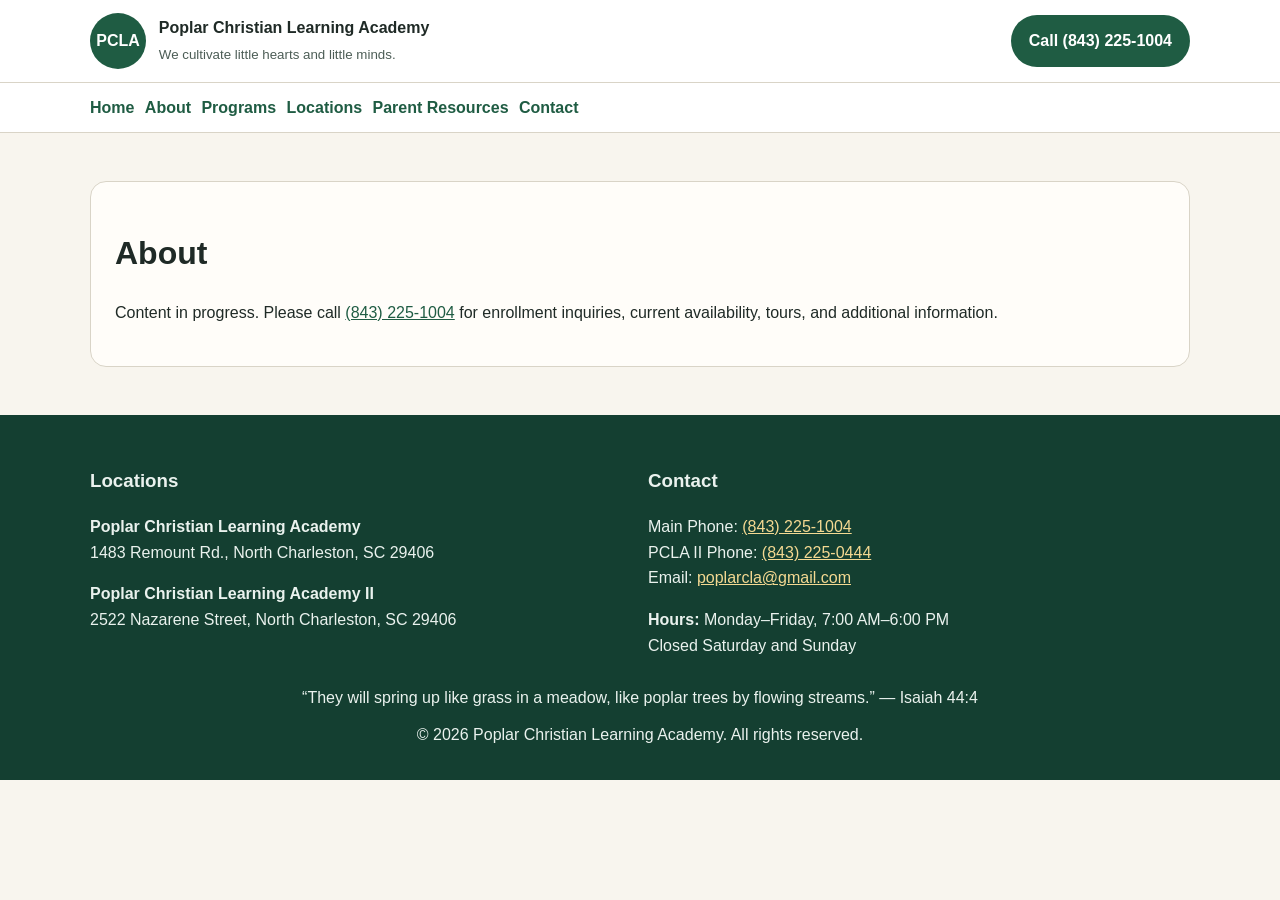
==== about.html @ 5ad29a90 "Build initial static PCLA site shell and homepage" ====
<!DOCTYPE html>
<html lang="en">
<head>
  <meta charset="UTF-8" />
  <meta name="viewport" content="width=device-width, initial-scale=1.0" />
  <meta name="description" content="Poplar Christian Learning Academy information page." />
  <title>Poplar Christian Learning Academy | About</title>
  <link rel="stylesheet" href="assets/css/styles.css" />
</head>
<body>
  <a class="skip-link" href="#main-content">Skip to main content</a>
  <header class="site-header">
    <div class="container header-top">
      <a class="brand" href="index.html" aria-label="Poplar Christian Learning Academy Home">
        <img src="assets/images/logo/poplar_cla.png" alt="Poplar Christian Learning Academy logo" class="brand-logo" onerror="this.style.display='none'; this.nextElementSibling.style.display='grid';" />
        <span class="brand-fallback" aria-hidden="true">PCLA</span>
        <span class="brand-text"><strong>Poplar Christian Learning Academy</strong><small>We cultivate little hearts and little minds.</small></span>
      </a>
      <a class="btn btn-call desktop-call" href="tel:+18432251004">Call (843) 225-1004</a>
      <button class="menu-toggle" id="menu-toggle" aria-expanded="false" aria-controls="primary-nav" aria-label="Toggle navigation menu"><span></span><span></span><span></span></button>
    </div>
    <nav class="site-nav" id="primary-nav" aria-label="Main navigation">
      <div class="container nav-inner">
        <a href="index.html">Home</a><a href="about.html">About</a><a href="programs.html">Programs</a><a href="locations.html">Locations</a><a href="parent-resources.html">Parent Resources</a><a href="contact.html">Contact</a>
        <a class="btn btn-call mobile-call" href="tel:+18432251004">Call (843) 225-1004</a>
      </div>
    </nav>
  </header>
  <main id="main-content" class="section">
    <div class="container card">
      <h1>About</h1>
      <p>Content in progress. Please call <a href="tel:+18432251004">(843) 225-1004</a> for enrollment inquiries, current availability, tours, and additional information.</p>
    </div>
  </main>
  <footer class="site-footer">
    <div class="container footer-grid">
      <div><h3>Locations</h3><p><strong>Poplar Christian Learning Academy</strong><br />1483 Remount Rd., North Charleston, SC 29406</p><p><strong>Poplar Christian Learning Academy II</strong><br />2522 Nazarene Street, North Charleston, SC 29406</p></div>
      <div><h3>Contact</h3><p>Main Phone: <a href="tel:+18432251004">(843) 225-1004</a><br />PCLA II Phone: <a href="tel:+18432250444">(843) 225-0444</a><br />Email: <a href="mailto:poplarcla@gmail.com">poplarcla@gmail.com</a></p><p><strong>Hours:</strong> Monday–Friday, 7:00 AM–6:00 PM<br />Closed Saturday and Sunday</p></div>
    </div>
    <p class="scripture">“They will spring up like grass in a meadow, like poplar trees by flowing streams.” — Isaiah 44:4</p>
    <p class="copyright">© 2026 Poplar Christian Learning Academy. All rights reserved.</p>
  </footer>
  <script src="assets/js/main.js"></script>
</body>
</html>
---- assets/css/styles.css ----
:root {
  --bg: #f8f5ee;
  --surface: #fffdf9;
  --text: #1f2a26;
  --primary: #1f5c43;
  --secondary: #3f7d7a;
  --accent: #c9a454;
  --border: #d9d4c7;
}
* { box-sizing: border-box; }
body {
  margin: 0;
  font-family: Arial, Helvetica, sans-serif;
  color: var(--text);
  background: var(--bg);
  line-height: 1.6;
}
a { color: var(--primary); }
.container { width: min(1100px, 92%); margin: 0 auto; }
.section { padding: 3rem 0; }
.alt { background: #f1f8f6; }
.card {
  background: var(--surface);
  border: 1px solid var(--border);
  border-radius: 1rem;
  padding: 1.5rem;
}
.site-header { background: #fff; border-bottom: 1px solid var(--border); position: sticky; top: 0; z-index: 5; }
.header-top { display: flex; align-items: center; gap: 1rem; padding: 0.8rem 0; }
.brand { display: flex; align-items: center; gap: 0.8rem; color: inherit; text-decoration: none; }
.brand-logo { width: 56px; height: 56px; object-fit: contain; border-radius: 50%; background: #fff; }
.brand-fallback { display: none; place-items: center; width: 56px; height: 56px; border-radius: 50%; background: var(--primary); color: #fff; font-weight: 700; }
.brand-text strong { display: block; font-size: 1rem; }
.brand-text small { color: #4c5d56; }
.menu-toggle { margin-left: auto; border: 1px solid var(--border); background: #fff; border-radius: .5rem; padding: .45rem; display: grid; gap: 4px; }
.menu-toggle span { width: 24px; height: 2px; background: var(--text); display: block; }
.site-nav { display: none; border-top: 1px solid var(--border); }
.site-nav.open { display: block; }
.nav-inner { display: flex; flex-direction: column; padding: .7rem 0 1rem; gap: .65rem; }
.nav-inner a { text-decoration: none; font-weight: 600; }
.btn { display: inline-block; text-decoration: none; border-radius: 999px; padding: .7rem 1rem; font-weight: 700; border: 2px solid transparent; }
.btn-primary, .btn-call { background: var(--primary); color: #fff; }
.btn-secondary { background: #fff; border-color: var(--secondary); color: var(--secondary); }
.mobile-call { text-align: center; }
.desktop-call { display: none; margin-left: auto; }
.hero { background: linear-gradient(140deg, #edf6f3, #faf6ea); }
.hero h1 { font-size: clamp(1.8rem, 4vw, 2.6rem); line-height: 1.2; }
.hero-actions { display: flex; flex-wrap: wrap; gap: .8rem; margin: 1rem 0; }
.hero-phone { font-weight: 700; }
.grid { display: grid; gap: 1rem; }
.footer-grid { display: grid; gap: 1rem; }
.site-footer { background: #143f31; color: #eaf2ee; padding: 2rem 0; }
.site-footer a { color: #f4d992; }
.scripture, .copyright { text-align: center; margin: .7rem auto 0; width: min(1000px, 92%); }
.skip-link { position: absolute; left: -999px; }
.skip-link:focus { left: 1rem; top: 1rem; background: #fff; padding: .5rem; z-index: 10; }

@media (min-width: 800px) {
  .menu-toggle, .mobile-call { display: none; }
  .desktop-call { display: inline-block; }
  .site-nav { display: block; }
  .nav-inner { flex-direction: row; align-items: center; padding: .75rem 0; }
  .nav-inner a:last-child { margin-left: auto; }
  .cards-3 { grid-template-columns: repeat(3, 1fr); }
  .cards-2, .footer-grid { grid-template-columns: repeat(2, 1fr); }
}
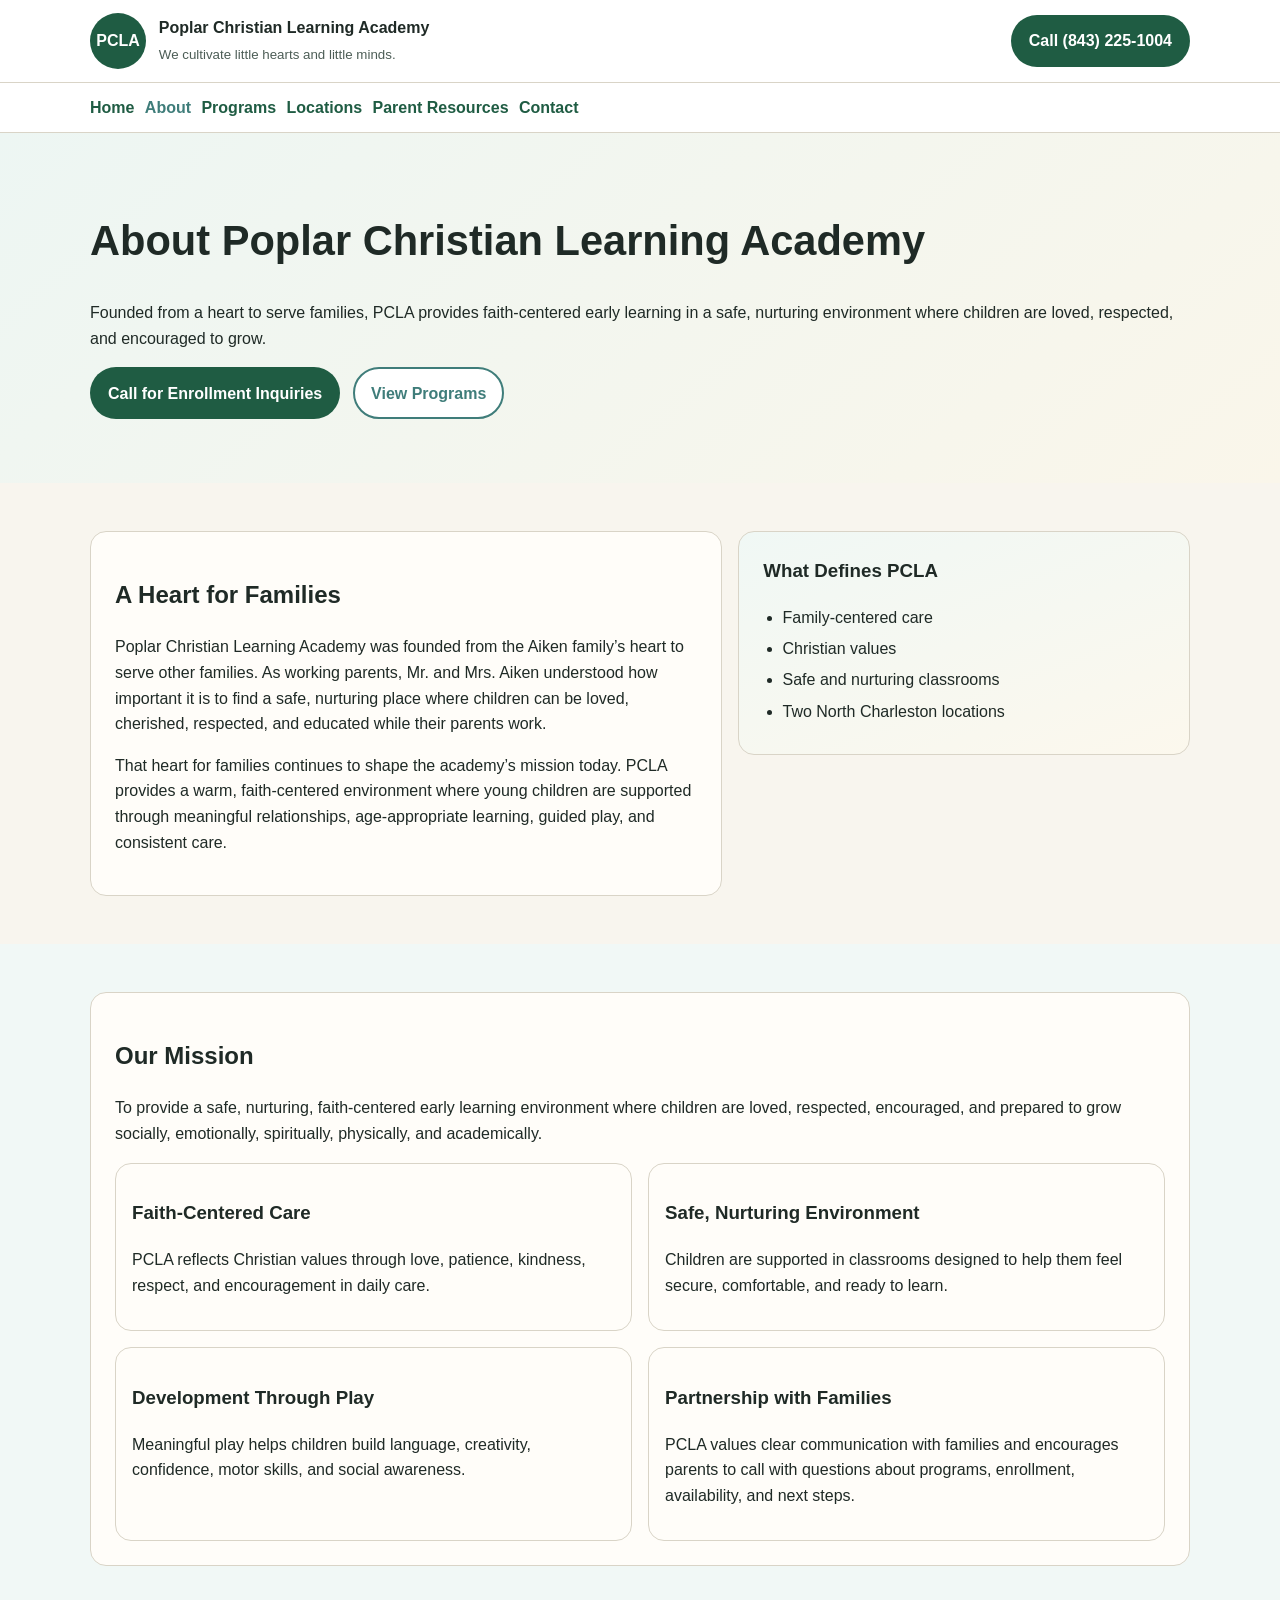
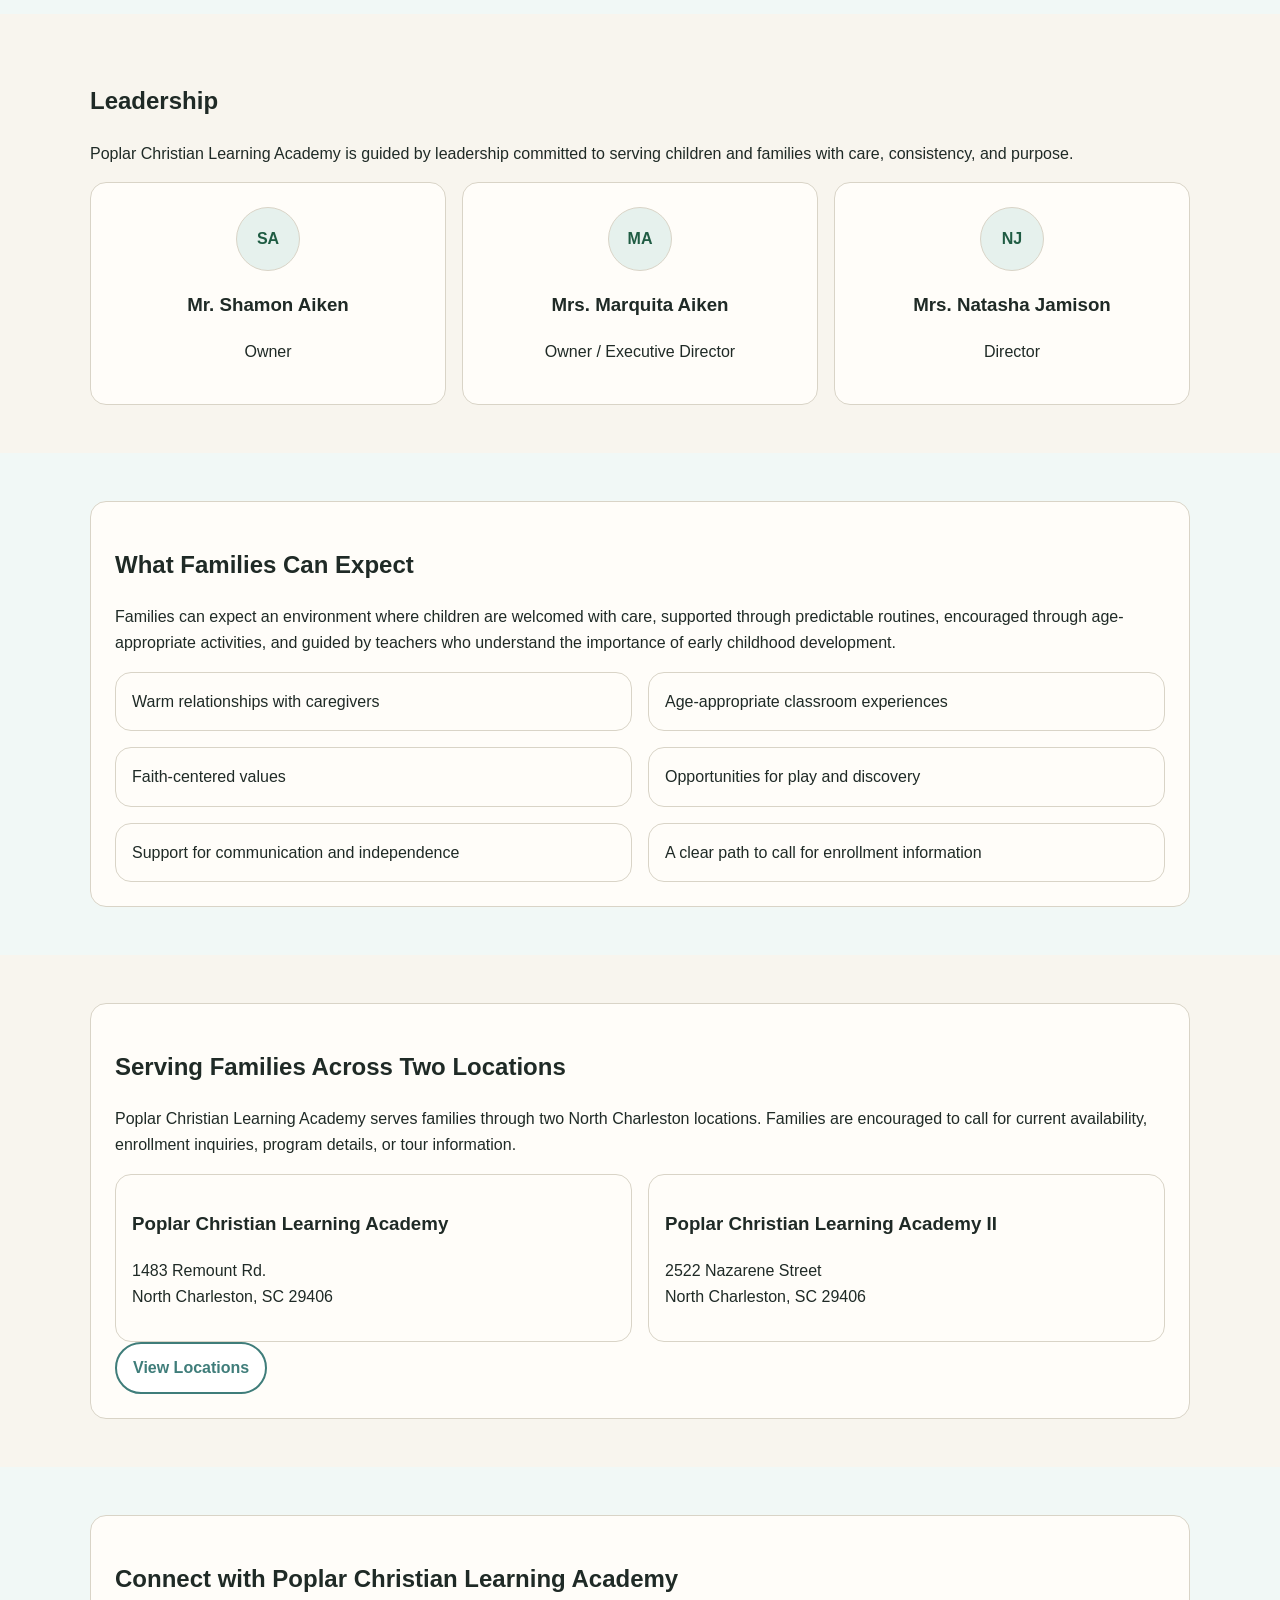
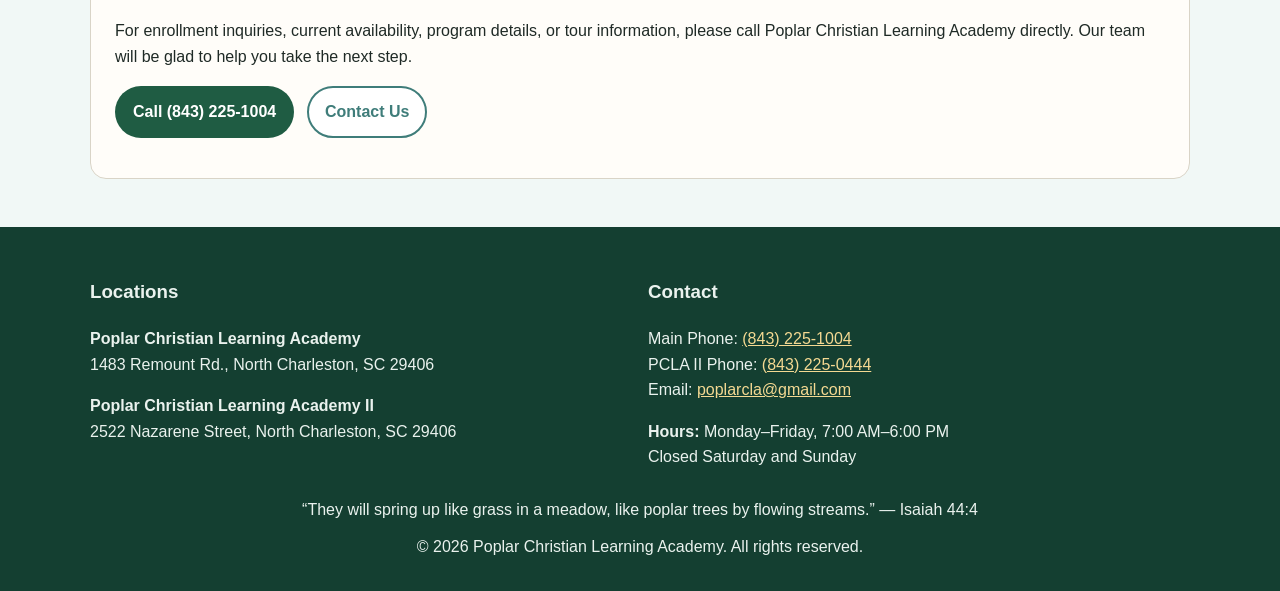
==== commit 6e6ab699: "Implement polished About page and update project status" ====
--- a/about.html
+++ b/about.html
@@ -3,7 +3,7 @@
 <head>
   <meta charset="UTF-8" />
   <meta name="viewport" content="width=device-width, initial-scale=1.0" />
-  <meta name="description" content="Poplar Christian Learning Academy information page." />
+  <meta name="description" content="Learn about Poplar Christian Learning Academy's family-centered story, mission, leadership, and faith-centered early learning environment." />
   <title>Poplar Christian Learning Academy | About</title>
   <link rel="stylesheet" href="assets/css/styles.css" />
 </head>
@@ -21,17 +21,139 @@
     </div>
     <nav class="site-nav" id="primary-nav" aria-label="Main navigation">
       <div class="container nav-inner">
-        <a href="index.html">Home</a><a href="about.html">About</a><a href="programs.html">Programs</a><a href="locations.html">Locations</a><a href="parent-resources.html">Parent Resources</a><a href="contact.html">Contact</a>
+        <a href="index.html">Home</a><a href="about.html" aria-current="page">About</a><a href="programs.html">Programs</a><a href="locations.html">Locations</a><a href="parent-resources.html">Parent Resources</a><a href="contact.html">Contact</a>
         <a class="btn btn-call mobile-call" href="tel:+18432251004">Call (843) 225-1004</a>
       </div>
     </nav>
   </header>
-  <main id="main-content" class="section">
-    <div class="container card">
-      <h1>About</h1>
-      <p>Content in progress. Please call <a href="tel:+18432251004">(843) 225-1004</a> for enrollment inquiries, current availability, tours, and additional information.</p>
-    </div>
+
+  <main id="main-content">
+    <section class="section hero">
+      <div class="container">
+        <h1>About Poplar Christian Learning Academy</h1>
+        <p>Founded from a heart to serve families, PCLA provides faith-centered early learning in a safe, nurturing environment where children are loved, respected, and encouraged to grow.</p>
+        <div class="hero-actions">
+          <a class="btn btn-primary" href="tel:+18432251004">Call for Enrollment Inquiries</a>
+          <a class="btn btn-secondary" href="programs.html">View Programs</a>
+        </div>
+      </div>
+    </section>
+
+    <section class="section">
+      <div class="container about-story-grid">
+        <article class="card">
+          <h2>A Heart for Families</h2>
+          <p>Poplar Christian Learning Academy was founded from the Aiken family’s heart to serve other families. As working parents, Mr. and Mrs. Aiken understood how important it is to find a safe, nurturing place where children can be loved, cherished, respected, and educated while their parents work.</p>
+          <p>That heart for families continues to shape the academy’s mission today. PCLA provides a warm, faith-centered environment where young children are supported through meaningful relationships, age-appropriate learning, guided play, and consistent care.</p>
+        </article>
+        <aside class="card about-highlight" aria-label="PCLA highlights">
+          <h3>What Defines PCLA</h3>
+          <ul>
+            <li>Family-centered care</li>
+            <li>Christian values</li>
+            <li>Safe and nurturing classrooms</li>
+            <li>Two North Charleston locations</li>
+          </ul>
+        </aside>
+      </div>
+    </section>
+
+    <section class="section alt">
+      <div class="container">
+        <div class="card">
+          <h2>Our Mission</h2>
+          <p>To provide a safe, nurturing, faith-centered early learning environment where children are loved, respected, encouraged, and prepared to grow socially, emotionally, spiritually, physically, and academically.</p>
+          <div class="grid cards-2 about-values-grid">
+            <article class="card mini-card">
+              <h3>Faith-Centered Care</h3>
+              <p>PCLA reflects Christian values through love, patience, kindness, respect, and encouragement in daily care.</p>
+            </article>
+            <article class="card mini-card">
+              <h3>Safe, Nurturing Environment</h3>
+              <p>Children are supported in classrooms designed to help them feel secure, comfortable, and ready to learn.</p>
+            </article>
+            <article class="card mini-card">
+              <h3>Development Through Play</h3>
+              <p>Meaningful play helps children build language, creativity, confidence, motor skills, and social awareness.</p>
+            </article>
+            <article class="card mini-card">
+              <h3>Partnership with Families</h3>
+              <p>PCLA values clear communication with families and encourages parents to call with questions about programs, enrollment, availability, and next steps.</p>
+            </article>
+          </div>
+        </div>
+      </div>
+    </section>
+
+    <section class="section">
+      <div class="container">
+        <h2>Leadership</h2>
+        <p>Poplar Christian Learning Academy is guided by leadership committed to serving children and families with care, consistency, and purpose.</p>
+        <div class="grid cards-3 about-leadership-grid">
+          <article class="card about-leader-card">
+            <div class="leader-initials" aria-hidden="true">SA</div>
+            <h3>Mr. Shamon Aiken</h3>
+            <p>Owner</p>
+          </article>
+          <article class="card about-leader-card">
+            <div class="leader-initials" aria-hidden="true">MA</div>
+            <h3>Mrs. Marquita Aiken</h3>
+            <p>Owner / Executive Director</p>
+          </article>
+          <article class="card about-leader-card">
+            <div class="leader-initials" aria-hidden="true">NJ</div>
+            <h3>Mrs. Natasha Jamison</h3>
+            <p>Director</p>
+          </article>
+        </div>
+      </div>
+    </section>
+
+    <section class="section alt">
+      <div class="container card">
+        <h2>What Families Can Expect</h2>
+        <p>Families can expect an environment where children are welcomed with care, supported through predictable routines, encouraged through age-appropriate activities, and guided by teachers who understand the importance of early childhood development.</p>
+        <div class="grid cards-2 about-expect-grid">
+          <div class="card mini-card">Warm relationships with caregivers</div>
+          <div class="card mini-card">Age-appropriate classroom experiences</div>
+          <div class="card mini-card">Faith-centered values</div>
+          <div class="card mini-card">Opportunities for play and discovery</div>
+          <div class="card mini-card">Support for communication and independence</div>
+          <div class="card mini-card">A clear path to call for enrollment information</div>
+        </div>
+      </div>
+    </section>
+
+    <section class="section">
+      <div class="container card">
+        <h2>Serving Families Across Two Locations</h2>
+        <p>Poplar Christian Learning Academy serves families through two North Charleston locations. Families are encouraged to call for current availability, enrollment inquiries, program details, or tour information.</p>
+        <div class="grid cards-2 about-location-grid">
+          <article class="card mini-card">
+            <h3>Poplar Christian Learning Academy</h3>
+            <p>1483 Remount Rd.<br />North Charleston, SC 29406</p>
+          </article>
+          <article class="card mini-card">
+            <h3>Poplar Christian Learning Academy II</h3>
+            <p>2522 Nazarene Street<br />North Charleston, SC 29406</p>
+          </article>
+        </div>
+        <a class="btn btn-secondary" href="locations.html">View Locations</a>
+      </div>
+    </section>
+
+    <section class="section alt">
+      <div class="container card enrollment-cta">
+        <h2>Connect with Poplar Christian Learning Academy</h2>
+        <p>For enrollment inquiries, current availability, program details, or tour information, please call Poplar Christian Learning Academy directly. Our team will be glad to help you take the next step.</p>
+        <div class="hero-actions">
+          <a class="btn btn-primary" href="tel:+18432251004">Call (843) 225-1004</a>
+          <a class="btn btn-secondary" href="contact.html">Contact Us</a>
+        </div>
+      </div>
+    </section>
   </main>
+
   <footer class="site-footer">
     <div class="container footer-grid">
       <div><h3>Locations</h3><p><strong>Poplar Christian Learning Academy</strong><br />1483 Remount Rd., North Charleston, SC 29406</p><p><strong>Poplar Christian Learning Academy II</strong><br />2522 Nazarene Street, North Charleston, SC 29406</p></div>
@@ -40,6 +162,7 @@
     <p class="scripture">“They will spring up like grass in a meadow, like poplar trees by flowing streams.” — Isaiah 44:4</p>
     <p class="copyright">© 2026 Poplar Christian Learning Academy. All rights reserved.</p>
   </footer>
+
   <script src="assets/js/main.js"></script>
 </body>
 </html>
--- a/assets/css/styles.css
+++ b/assets/css/styles.css
@@ -64,3 +64,163 @@
   .cards-3 { grid-template-columns: repeat(3, 1fr); }
   .cards-2, .footer-grid { grid-template-columns: repeat(2, 1fr); }
 }
+
+.nav-inner a[aria-current="page"] {
+  color: var(--secondary);
+}
+
+.programs-stack {
+  display: grid;
+  gap: 1.2rem;
+}
+
+.program-card {
+  padding: 1.4rem;
+}
+
+.program-head {
+  display: flex;
+  flex-wrap: wrap;
+  justify-content: space-between;
+  gap: 0.6rem;
+  align-items: center;
+}
+
+.age-badge {
+  display: inline-block;
+  border: 1px solid var(--border);
+  background: #f6f3ea;
+  color: var(--primary);
+  border-radius: 999px;
+  padding: 0.3rem 0.8rem;
+  font-size: 0.9rem;
+  font-weight: 700;
+}
+
+.program-lists h3 {
+  margin-bottom: 0.35rem;
+}
+
+.program-lists ul {
+  margin: 0;
+  padding-left: 1.1rem;
+}
+
+.program-lists li {
+  margin-bottom: 0.3rem;
+}
+
+.program-benefits {
+  margin-top: 1rem;
+}
+
+.mini-card {
+  padding: 1rem;
+}
+
+.enrollment-cta {
+  text-align: left;
+}
+
+.locations-grid {
+  align-items: stretch;
+}
+
+.location-card {
+  display: flex;
+  flex-direction: column;
+  gap: 0.5rem;
+}
+
+.location-address {
+  margin: 0;
+}
+
+.location-actions {
+  display: flex;
+  flex-wrap: wrap;
+  gap: 0.7rem;
+  margin-top: 0.4rem;
+}
+
+.locations-note {
+  margin-top: 1rem;
+  font-weight: 700;
+}
+
+.hours-grid {
+  display: grid;
+  gap: 1rem;
+  margin-bottom: 1rem;
+}
+
+.hours-grid h3 {
+  margin-bottom: 0.2rem;
+}
+
+.hours-grid p {
+  margin: 0;
+}
+
+.contact-guidance-grid {
+  margin-top: 1rem;
+}
+
+@media (min-width: 800px) {
+  .hours-grid {
+    grid-template-columns: repeat(2, 1fr);
+  }
+}
+
+.about-story-grid {
+  display: grid;
+  gap: 1rem;
+  align-items: start;
+}
+
+.about-highlight {
+  background: linear-gradient(160deg, #f0f8f5, #fcf8ed);
+}
+
+.about-highlight h3 {
+  margin-top: 0;
+}
+
+.about-highlight ul {
+  margin: 0;
+  padding-left: 1.2rem;
+}
+
+.about-highlight li {
+  margin-bottom: 0.35rem;
+}
+
+.about-values-grid,
+.about-expect-grid,
+.about-location-grid,
+.about-leadership-grid {
+  margin-top: 1rem;
+}
+
+.about-leader-card {
+  text-align: center;
+}
+
+.leader-initials {
+  width: 64px;
+  height: 64px;
+  border-radius: 50%;
+  display: grid;
+  place-items: center;
+  margin: 0 auto 0.8rem;
+  background: #e6f1ed;
+  border: 1px solid var(--border);
+  color: var(--primary);
+  font-weight: 700;
+}
+
+@media (min-width: 800px) {
+  .about-story-grid {
+    grid-template-columns: 1.4fr 1fr;
+  }
+}
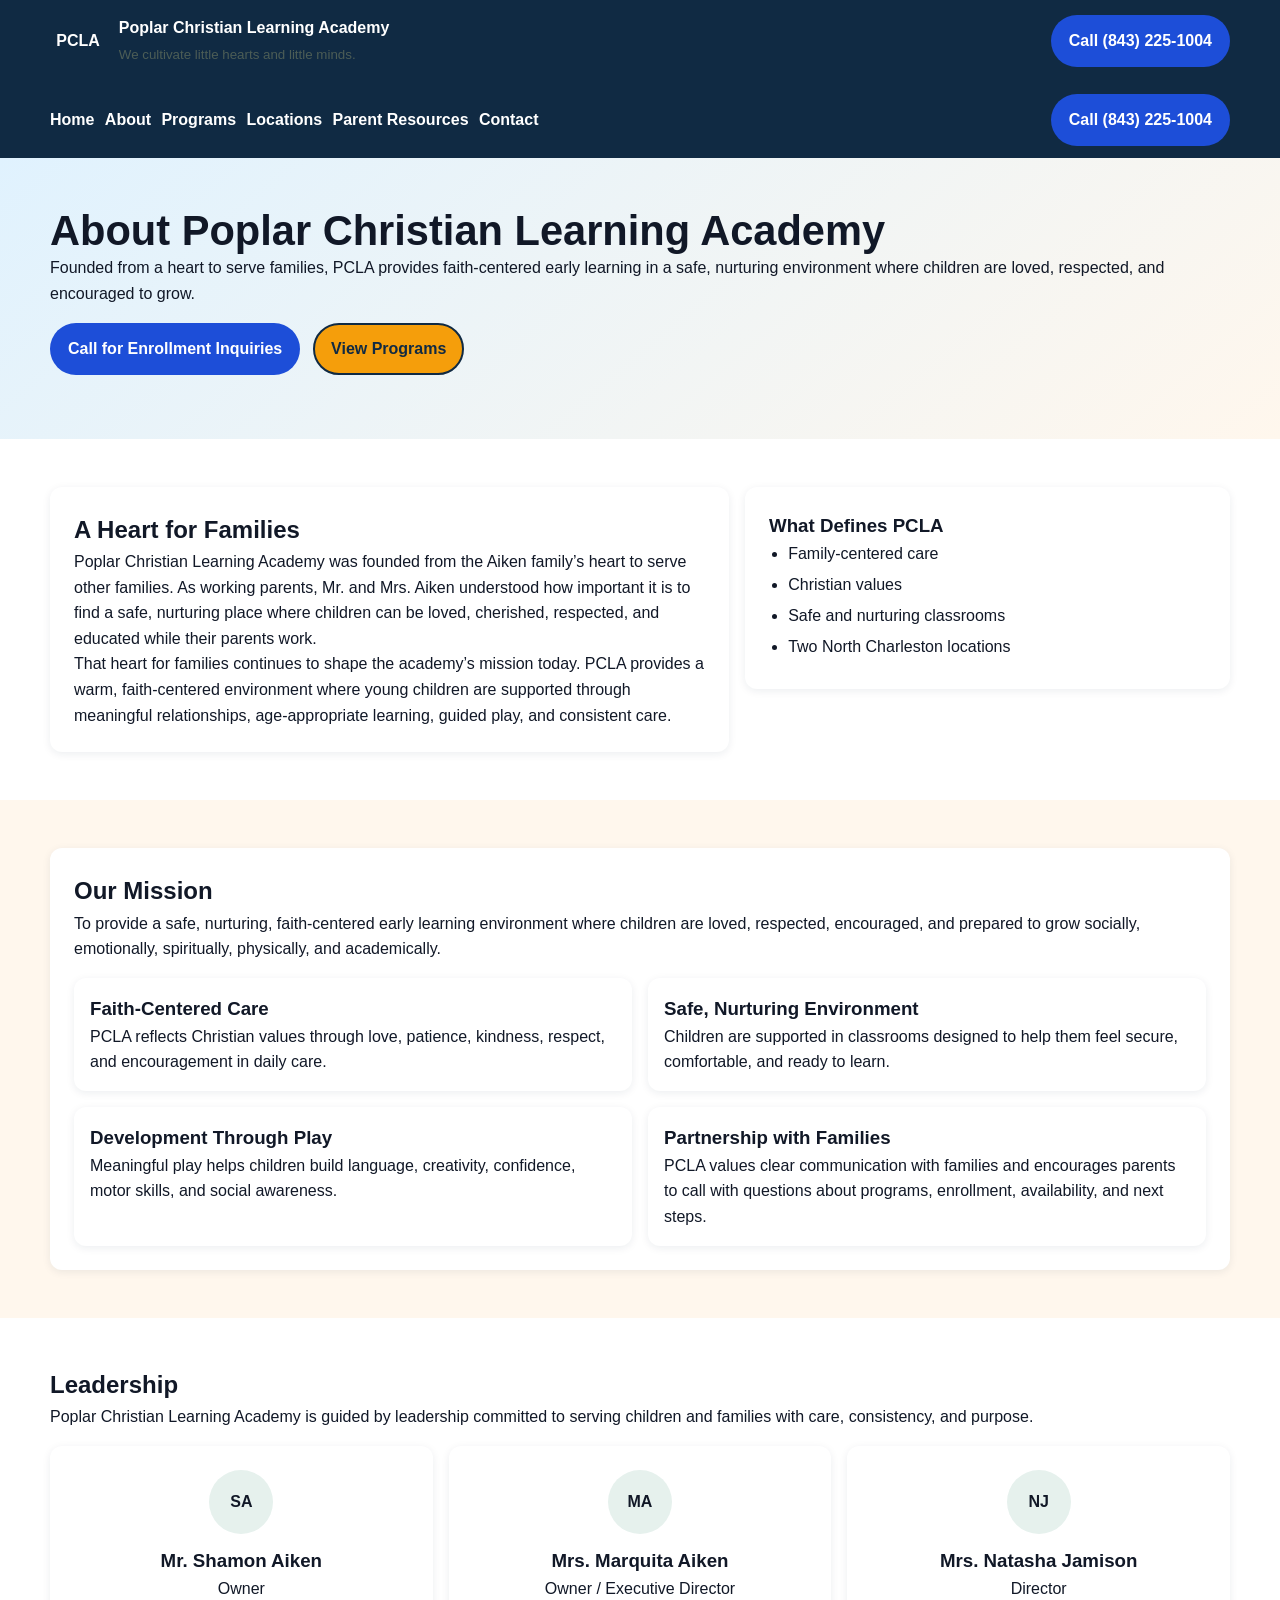
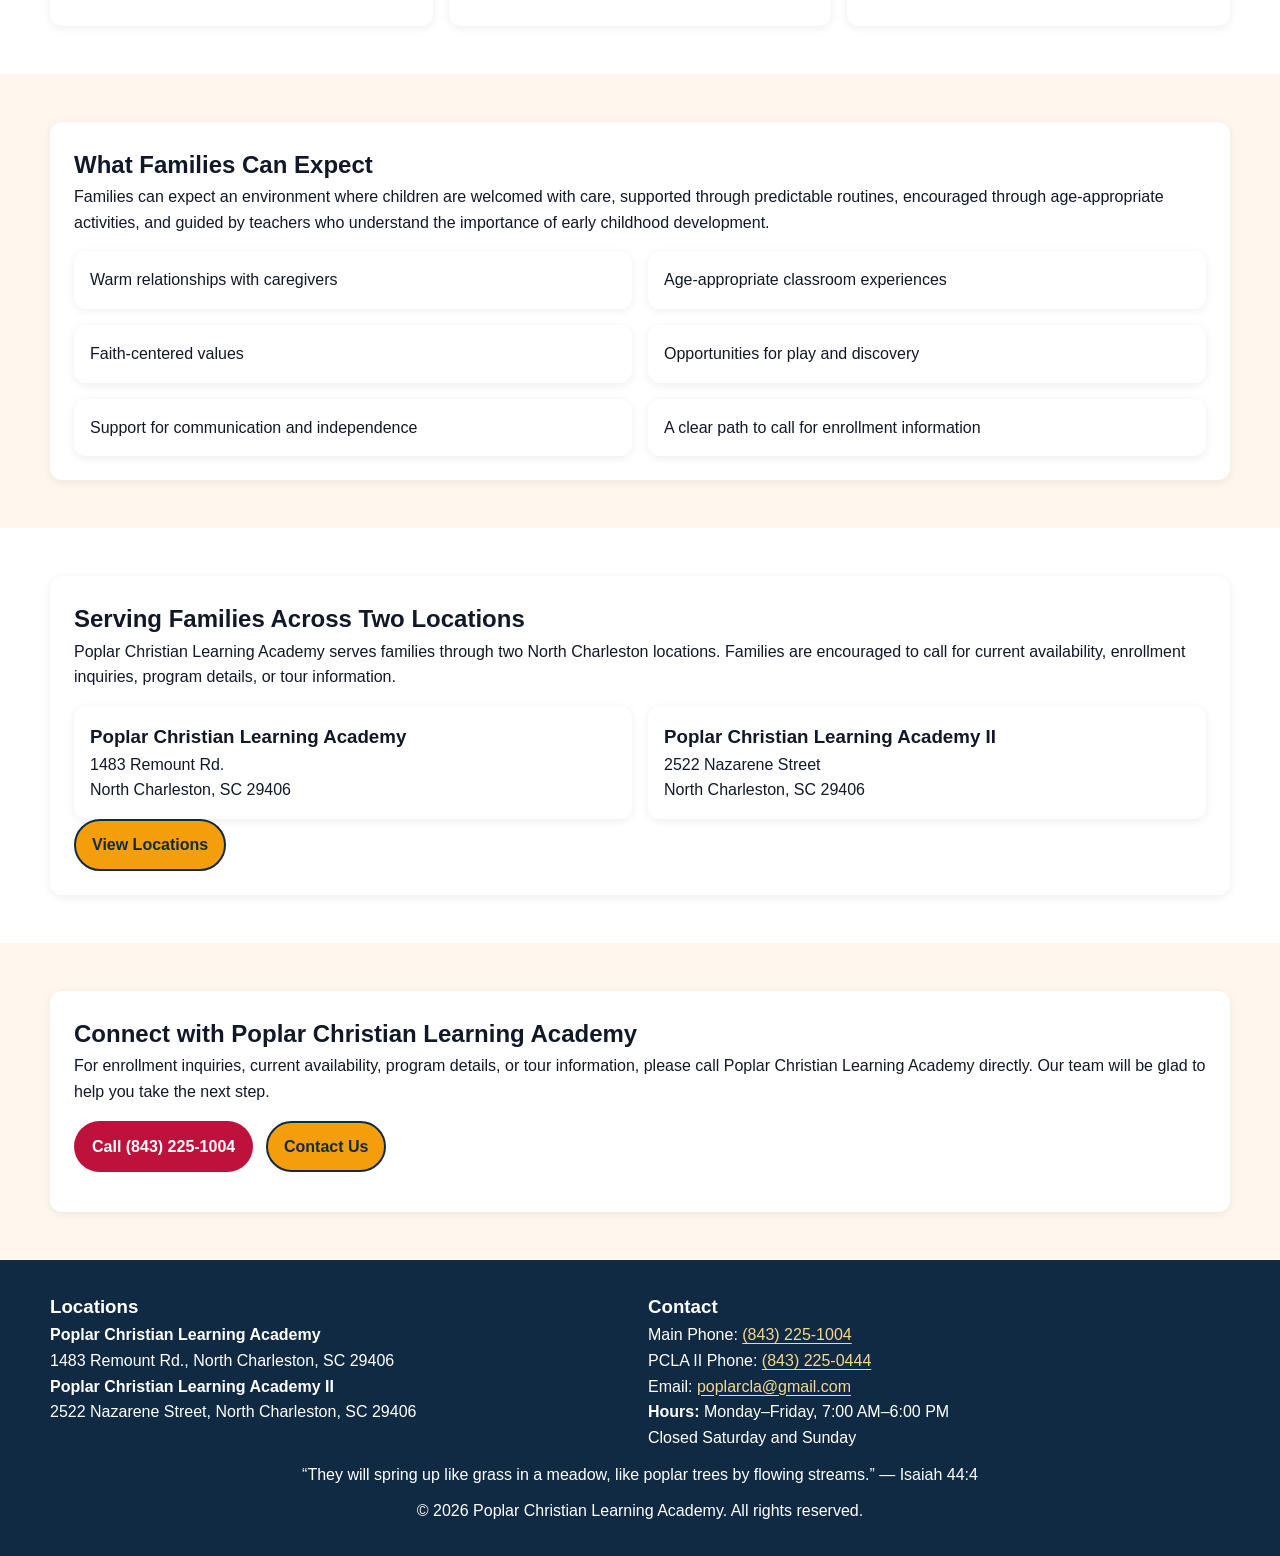
==== commit fbf97d69: "Rebuild static site structure and add accessibility documentation" ====
--- a/about.html
+++ b/about.html
@@ -5,6 +5,9 @@
   <meta name="viewport" content="width=device-width, initial-scale=1.0" />
   <meta name="description" content="Learn about Poplar Christian Learning Academy's family-centered story, mission, leadership, and faith-centered early learning environment." />
   <title>Poplar Christian Learning Academy | About</title>
+  <meta property="og:title" content="Poplar Christian Learning Academy | About" />
+  <meta property="og:description" content="Learn about Poplar Christian Learning Academy's family-centered story, mission, leadership, and faith-centered early learning environment." />
+  <link rel="stylesheet" href="assets/css/reset.css" />
   <link rel="stylesheet" href="assets/css/styles.css" />
 </head>
 <body>
--- a/assets/css/styles.css
+++ b/assets/css/styles.css
@@ -1,11 +1,6 @@
+
 :root {
-  --bg: #f8f5ee;
-  --surface: #fffdf9;
-  --text: #1f2a26;
-  --primary: #1f5c43;
-  --secondary: #3f7d7a;
-  --accent: #c9a454;
-  --border: #d9d4c7;
+  --color-navy: #102A43;--color-blue: #1D4ED8;--color-blue-dark: #1E40AF;--color-gold: #F59E0B;--color-gold-light: #FBBF24;--color-rose: #BE123C;--color-rose-dark: #9F1239;--color-emerald: #047857;--color-sky: #E0F2FE;--color-cream: #FFF7ED;--color-white: #FFFFFF;--color-text: #111827;--color-muted: #475569;--radius-sm: 0.375rem;--radius-md: 0.75rem;--radius-lg: 1.25rem;--shadow-sm: 0 2px 8px rgba(16, 42, 67, 0.08);--shadow-md: 0 8px 24px rgba(16, 42, 67, 0.14);--shadow-lg: 0 16px 40px rgba(16, 42, 67, 0.18);--transition-fast: 160ms ease;--transition-medium: 260ms ease;--container-max: 1180px;
 }
 * { box-sizing: border-box; }
 body {
@@ -224,3 +219,208 @@
     grid-template-columns: 1.4fr 1fr;
   }
 }
+
+.resources-grid {
+  align-items: stretch;
+}
+
+.resource-card {
+  display: flex;
+  flex-direction: column;
+  gap: 0.7rem;
+}
+
+.resource-card .btn {
+  margin-top: auto;
+  width: fit-content;
+}
+
+.prep-checklist {
+  margin: 1rem 0 0;
+  padding: 0;
+  list-style: none;
+  display: grid;
+  gap: 0.7rem;
+}
+
+.prep-checklist li {
+  background: #f6f3ea;
+  border: 1px solid var(--border);
+  border-radius: 0.7rem;
+  padding: 0.7rem 0.85rem;
+}
+
+.faq-list {
+  margin: 1rem 0 0;
+  display: grid;
+  gap: 0.8rem;
+}
+
+.faq-item {
+  border: 1px solid var(--border);
+  background: #fff;
+  border-radius: 0.8rem;
+  padding: 0.9rem 1rem;
+}
+
+.faq-item dt {
+  font-weight: 700;
+}
+
+.faq-item dd {
+  margin: 0.45rem 0 0;
+}
+
+.resource-note {
+  background: linear-gradient(160deg, #f0f8f5, #fcf8ed);
+}
+
+.contact-options-grid {
+  align-items: stretch;
+}
+
+.contact-option-card {
+  display: flex;
+  flex-direction: column;
+  gap: 0.7rem;
+}
+
+.contact-option-card .btn {
+  margin-top: auto;
+  width: fit-content;
+}
+
+.contact-callout {
+  background: #f6f3ea;
+  border: 1px solid var(--border);
+  border-radius: 0.8rem;
+  padding: 0.75rem 0.9rem;
+}
+
+.contact-form {
+  margin-top: 1rem;
+}
+
+.form-grid {
+  display: grid;
+  gap: 1rem;
+  margin-bottom: 1rem;
+}
+
+.form-field {
+  display: grid;
+  gap: 0.35rem;
+}
+
+.form-field label,
+.children-fieldset legend {
+  font-weight: 700;
+}
+
+.form-field input,
+.form-field select,
+.form-field textarea,
+.children-fields input {
+  width: 100%;
+  border: 1px solid var(--border);
+  border-radius: 0.55rem;
+  background: #fff;
+  color: var(--text);
+  padding: 0.6rem 0.7rem;
+  font: inherit;
+}
+
+.form-field textarea {
+  resize: vertical;
+  min-height: 130px;
+}
+
+.form-field input:focus,
+.form-field select:focus,
+.form-field textarea:focus,
+.children-fields input:focus {
+  outline: 3px solid #cfe5df;
+  outline-offset: 1px;
+  border-color: var(--secondary);
+}
+
+.children-fieldset {
+  border: 1px solid var(--border);
+  border-radius: 0.8rem;
+  padding: 0.8rem;
+  margin: 0 0 1rem;
+}
+
+.field-help {
+  margin: 0 0 0.8rem;
+  color: #44544f;
+}
+
+.children-fields {
+  display: grid;
+  gap: 0.7rem;
+}
+
+.child-fields-row {
+  display: grid;
+  gap: 0.7rem;
+  padding: 0.7rem;
+  border: 1px solid var(--border);
+  border-radius: 0.7rem;
+  background: #fff;
+}
+
+.form-message {
+  display: none;
+  margin-bottom: 1rem;
+  border-radius: 0.8rem;
+  padding: 0.75rem 0.9rem;
+  border: 1px solid transparent;
+}
+
+.form-message.is-success,
+.form-message.is-error {
+  display: block;
+}
+
+.form-message.is-success {
+  background: #e9f6ef;
+  border-color: #a8d7bc;
+}
+
+.form-message.is-error {
+  background: #fceaea;
+  border-color: #e5b2b2;
+}
+
+@media (min-width: 800px) {
+  .form-grid {
+    grid-template-columns: repeat(2, 1fr);
+  }
+
+  .child-fields-row {
+    grid-template-columns: repeat(2, 1fr);
+  }
+}
+
+
+.container{width:min(100% - 2rem,var(--container-max));}
+body{color:var(--color-text);background:var(--color-white);}
+.site-header,.site-footer{background:var(--color-navy);color:var(--color-white);}
+.site-header{border-bottom:none;}
+.hero{background:linear-gradient(140deg,var(--color-sky),var(--color-cream));}
+.card{background:var(--color-white);box-shadow:var(--shadow-sm);border-radius:var(--radius-md);}
+.alt{background:var(--color-cream);}
+.btn{min-height:44px;transition:transform var(--transition-fast),background var(--transition-fast);}
+.btn-primary,.btn-call{background:var(--color-blue);color:var(--color-white);}
+.btn-primary:hover,.btn-call:hover{background:var(--color-blue-dark);transform:translateY(-2px);}
+.btn-secondary{background:var(--color-gold);color:var(--color-navy);}
+.btn-secondary:hover{background:var(--color-gold-light);transform:translateY(-2px);}
+.enrollment-cta .btn-primary{background:var(--color-rose);}
+.enrollment-cta .btn-primary:hover{background:var(--color-rose-dark);}
+a:focus-visible,button:focus-visible,input:focus-visible,select:focus-visible,textarea:focus-visible{outline:3px solid var(--color-gold);outline-offset:2px;}
+.nav-inner a{min-height:44px;display:inline-flex;align-items:center;}
+.reveal{opacity:0;transform:translateY(20px);transition:opacity var(--transition-medium),transform var(--transition-medium);}
+.reveal.is-visible{opacity:1;transform:none;}
+.card:hover{transform:translateY(-4px);transition:transform var(--transition-fast);}
+@media (prefers-reduced-motion: reduce) {*,*::before,*::after{animation-duration:0.01ms !important;animation-iteration-count:1 !important;scroll-behavior:auto !important;transition-duration:0.01ms !important;} .reveal{opacity:1;transform:none;}}
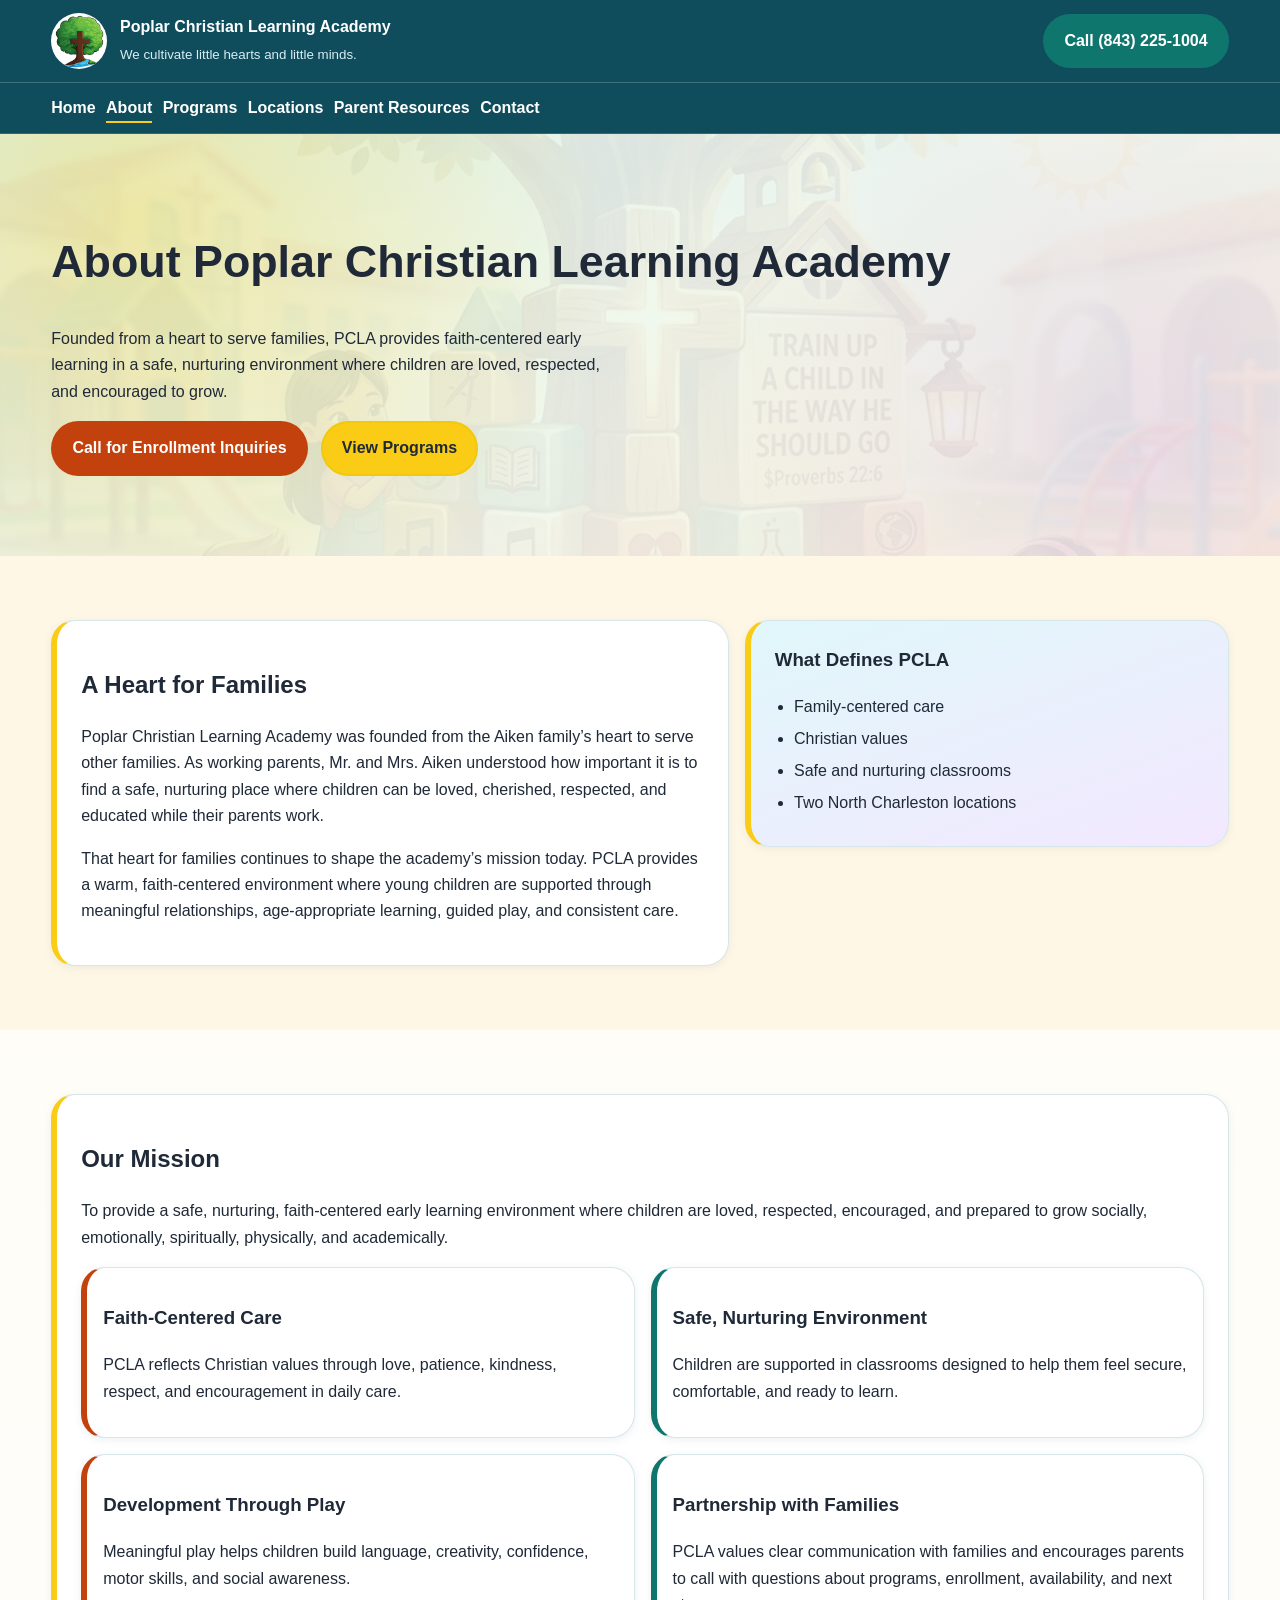
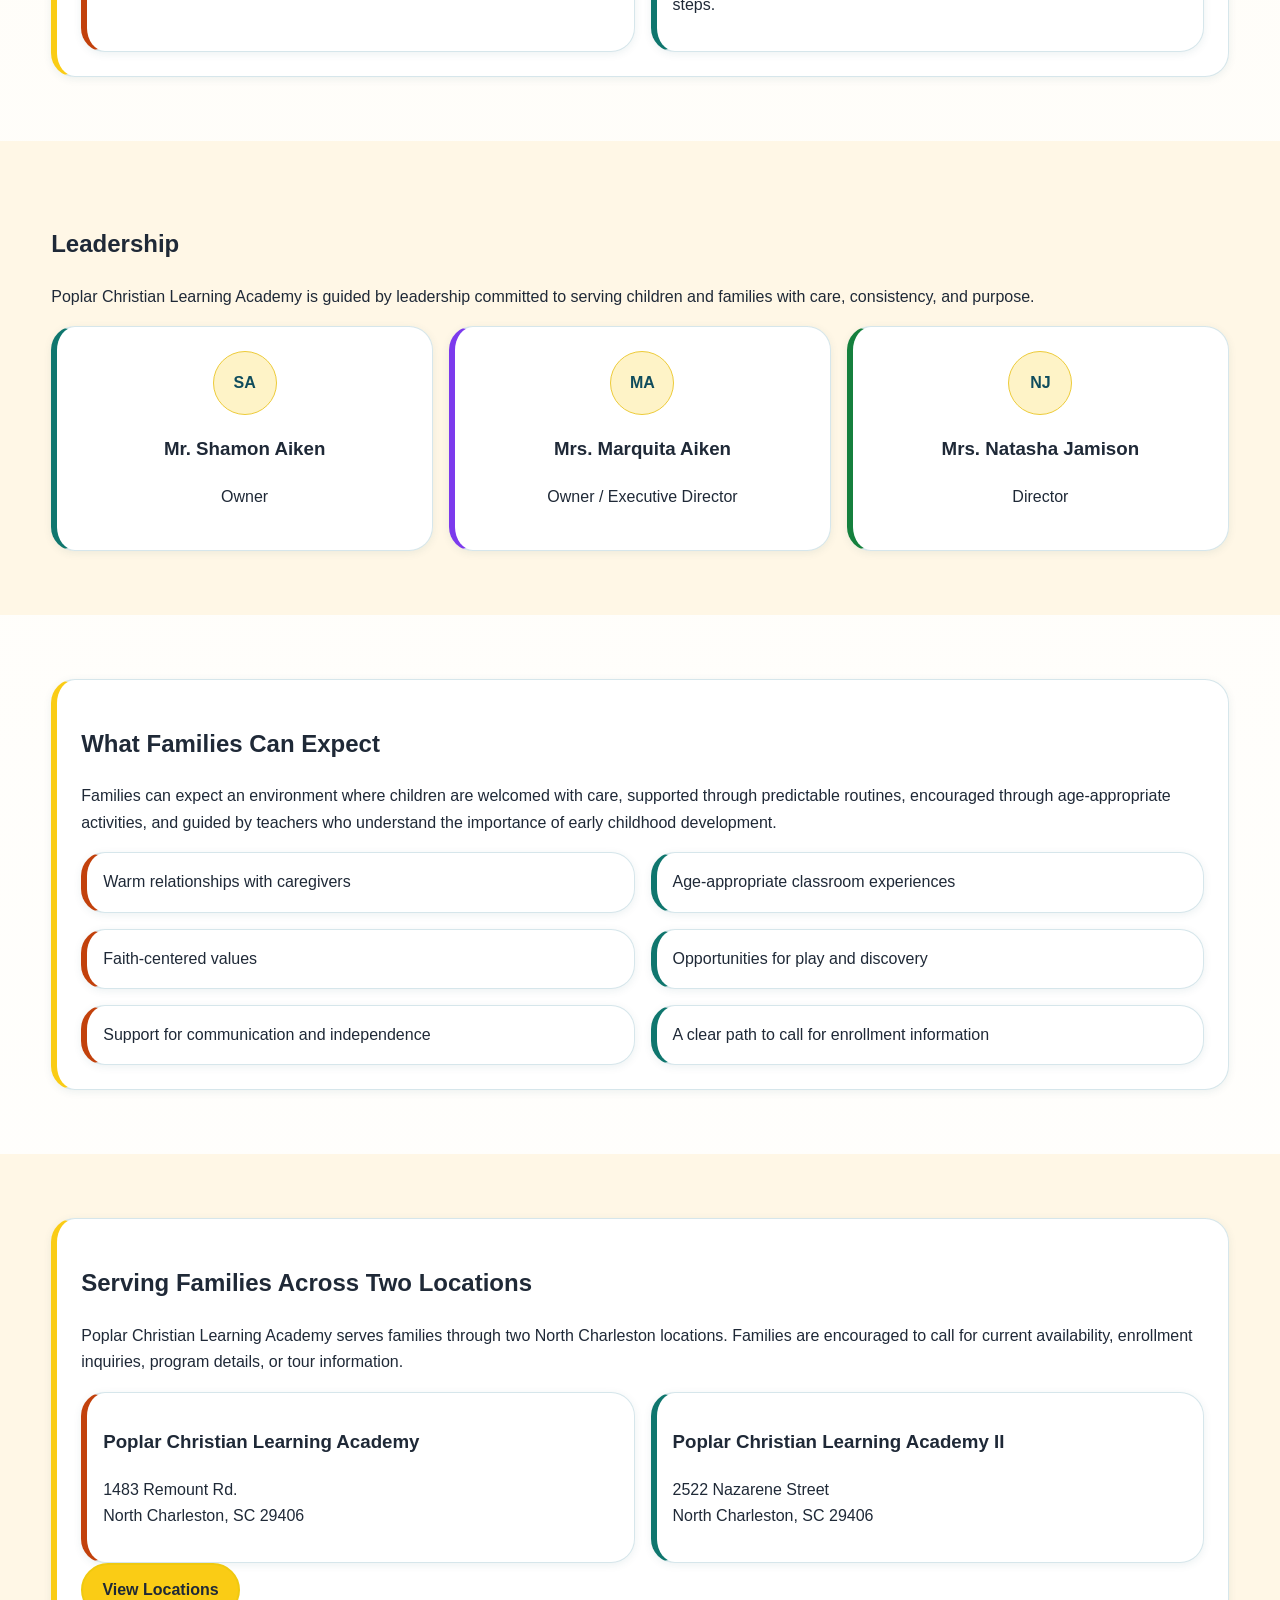
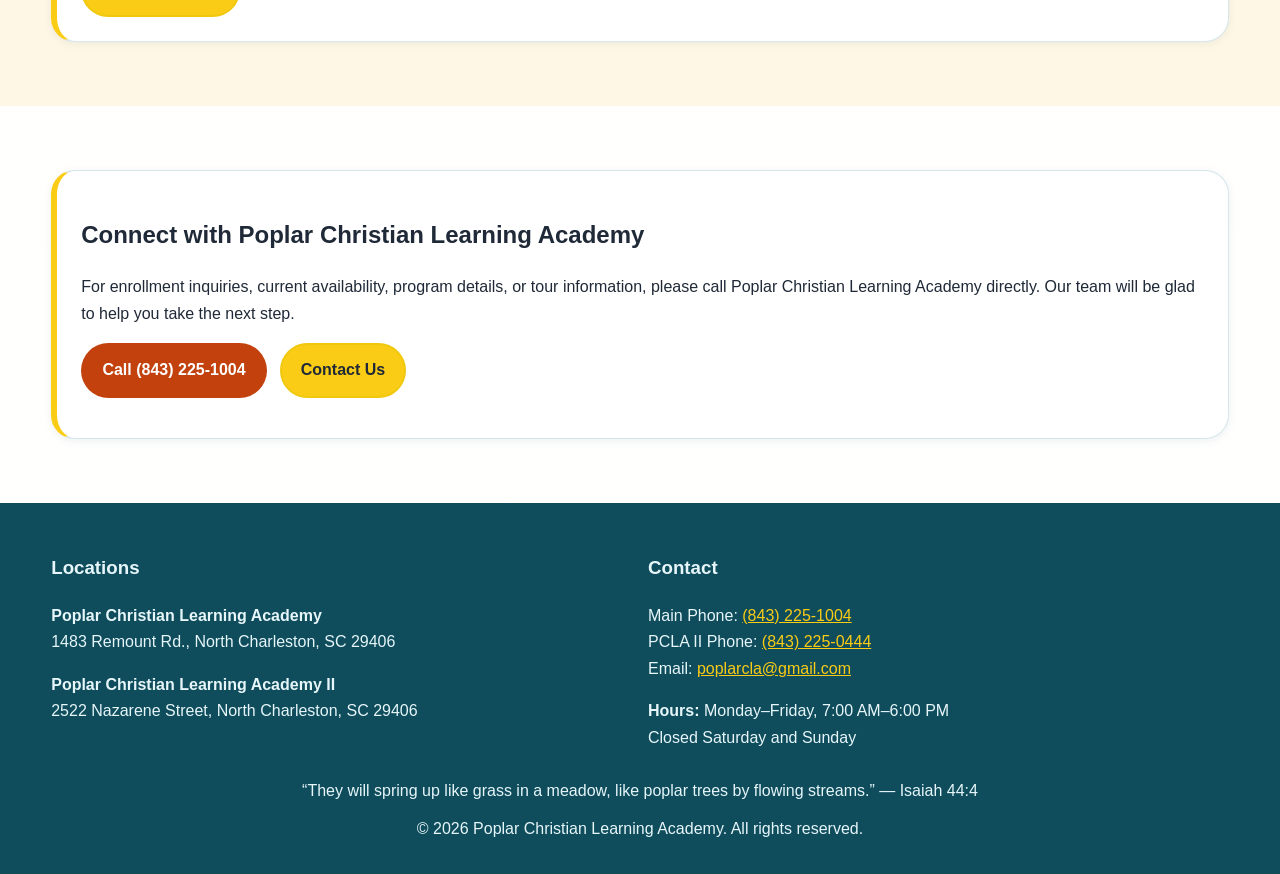
==== commit 06ad255e: "Update logo paths and refine hero/section visual treatment" ====
--- a/about.html
+++ b/about.html
@@ -5,9 +5,6 @@
   <meta name="viewport" content="width=device-width, initial-scale=1.0" />
   <meta name="description" content="Learn about Poplar Christian Learning Academy's family-centered story, mission, leadership, and faith-centered early learning environment." />
   <title>Poplar Christian Learning Academy | About</title>
-  <meta property="og:title" content="Poplar Christian Learning Academy | About" />
-  <meta property="og:description" content="Learn about Poplar Christian Learning Academy's family-centered story, mission, leadership, and faith-centered early learning environment." />
-  <link rel="stylesheet" href="assets/css/reset.css" />
   <link rel="stylesheet" href="assets/css/styles.css" />
 </head>
 <body>
@@ -15,7 +12,7 @@
   <header class="site-header">
     <div class="container header-top">
       <a class="brand" href="index.html" aria-label="Poplar Christian Learning Academy Home">
-        <img src="assets/images/logo/poplar_cla.png" alt="Poplar Christian Learning Academy logo" class="brand-logo" onerror="this.style.display='none'; this.nextElementSibling.style.display='grid';" />
+        <img src="assets/images/logo/Poplar_CLA.png" alt="Poplar Christian Learning Academy logo" class="brand-logo" onerror="this.style.display='none'; this.nextElementSibling.style.display='grid';" />
         <span class="brand-fallback" aria-hidden="true">PCLA</span>
         <span class="brand-text"><strong>Poplar Christian Learning Academy</strong><small>We cultivate little hearts and little minds.</small></span>
       </a>
--- a/assets/css/styles.css
+++ b/assets/css/styles.css
@@ -1,206 +1,268 @@
-
 :root {
-  --color-navy: #102A43;--color-blue: #1D4ED8;--color-blue-dark: #1E40AF;--color-gold: #F59E0B;--color-gold-light: #FBBF24;--color-rose: #BE123C;--color-rose-dark: #9F1239;--color-emerald: #047857;--color-sky: #E0F2FE;--color-cream: #FFF7ED;--color-white: #FFFFFF;--color-text: #111827;--color-muted: #475569;--radius-sm: 0.375rem;--radius-md: 0.75rem;--radius-lg: 1.25rem;--shadow-sm: 0 2px 8px rgba(16, 42, 67, 0.08);--shadow-md: 0 8px 24px rgba(16, 42, 67, 0.14);--shadow-lg: 0 16px 40px rgba(16, 42, 67, 0.18);--transition-fast: 160ms ease;--transition-medium: 260ms ease;--container-max: 1180px;
-}
+  --color-teal-deep: #0F4C5C;
+  --color-teal: #0F766E;
+  --color-teal-dark: #115E59;
+  --color-sunshine: #FACC15;
+  --color-sunshine-soft: #FEF3C7;
+  --color-coral: #C2410C;
+  --color-coral-dark: #9A3412;
+  --color-green: #15803D;
+  --color-purple: #7C3AED;
+  --color-sky: #E0F7FA;
+  --color-cream: #FFF7E6;
+  --color-lavender: #F3E8FF;
+  --color-white: #FFFFFF;
+  --color-text: #1F2937;
+  --color-muted: #4B5563;
+  --radius-sm: 0.5rem;
+  --radius-md: 0.9rem;
+  --radius-lg: 1.5rem;
+  --radius-xl: 2rem;
+  --shadow-sm: 0 2px 8px rgba(15, 76, 92, 0.08);
+  --shadow-md: 0 8px 24px rgba(15, 76, 92, 0.14);
+  --shadow-lg: 0 16px 40px rgba(15, 76, 92, 0.18);
+  --transition-fast: 160ms ease;
+  --transition-medium: 260ms ease;
+  --container-max: 1180px;
+
+  --bg: var(--color-cream);
+  --surface: var(--color-white);
+  --text: var(--color-text);
+  --primary: var(--color-teal);
+  --secondary: var(--color-sunshine);
+  --accent: var(--color-coral);
+  --border: #c9dce2;
+}
+
 * { box-sizing: border-box; }
+
 body {
   margin: 0;
-  font-family: Arial, Helvetica, sans-serif;
+  font-family: "Nunito", "Segoe UI", Arial, Helvetica, sans-serif;
   color: var(--text);
-  background: var(--bg);
-  line-height: 1.6;
-}
-a { color: var(--primary); }
-.container { width: min(1100px, 92%); margin: 0 auto; }
-.section { padding: 3rem 0; }
-.alt { background: #f1f8f6; }
+  background: linear-gradient(180deg, var(--color-cream), #fffdf8 26%, #fff);
+  line-height: 1.65;
+}
+
+a {
+  color: var(--color-teal);
+  transition: color var(--transition-fast);
+  overflow-wrap: anywhere;
+}
+
+.container { width: min(var(--container-max), 92%); margin: 0 auto; }
+.section { padding: clamp(2.5rem, 5vw, 4rem) 0; }
+.alt { background: var(--color-lavender); }
+
 .card {
   background: var(--surface);
-  border: 1px solid var(--border);
-  border-radius: 1rem;
+  border: 1px solid #d6e6eb;
+  border-left: 6px solid var(--color-sunshine);
+  border-radius: var(--radius-lg);
   padding: 1.5rem;
-}
-.site-header { background: #fff; border-bottom: 1px solid var(--border); position: sticky; top: 0; z-index: 5; }
+  box-shadow: var(--shadow-sm);
+  transition: transform var(--transition-medium), box-shadow var(--transition-medium);
+}
+
+.card:hover {
+  transform: translateY(-4px);
+  box-shadow: var(--shadow-md);
+}
+
+.site-header {
+  background: var(--color-teal-deep);
+  border-bottom: 1px solid rgba(255, 255, 255, 0.15);
+  position: sticky;
+  top: 0;
+  z-index: 5;
+}
+
 .header-top { display: flex; align-items: center; gap: 1rem; padding: 0.8rem 0; }
-.brand { display: flex; align-items: center; gap: 0.8rem; color: inherit; text-decoration: none; }
+.brand { display: flex; align-items: center; gap: 0.8rem; color: var(--color-white); text-decoration: none; }
 .brand-logo { width: 56px; height: 56px; object-fit: contain; border-radius: 50%; background: #fff; }
-.brand-fallback { display: none; place-items: center; width: 56px; height: 56px; border-radius: 50%; background: var(--primary); color: #fff; font-weight: 700; }
+.brand-fallback { display: none; place-items: center; width: 56px; height: 56px; border-radius: 50%; background: var(--color-teal); color: #fff; font-weight: 700; }
 .brand-text strong { display: block; font-size: 1rem; }
-.brand-text small { color: #4c5d56; }
-.menu-toggle { margin-left: auto; border: 1px solid var(--border); background: #fff; border-radius: .5rem; padding: .45rem; display: grid; gap: 4px; }
-.menu-toggle span { width: 24px; height: 2px; background: var(--text); display: block; }
-.site-nav { display: none; border-top: 1px solid var(--border); }
+.brand-text small { color: #d7eef3; }
+
+.menu-toggle {
+  margin-left: auto;
+  border: 1px solid rgba(255, 255, 255, 0.4);
+  background: transparent;
+  border-radius: var(--radius-sm);
+  padding: .55rem;
+  display: grid;
+  gap: 4px;
+  min-width: 44px;
+  min-height: 44px;
+}
+.menu-toggle span { width: 24px; height: 2px; background: var(--color-white); display: block; }
+.site-nav { display: none; border-top: 1px solid rgba(255, 255, 255, 0.2); }
 .site-nav.open { display: block; }
 .nav-inner { display: flex; flex-direction: column; padding: .7rem 0 1rem; gap: .65rem; }
-.nav-inner a { text-decoration: none; font-weight: 600; }
-.btn { display: inline-block; text-decoration: none; border-radius: 999px; padding: .7rem 1rem; font-weight: 700; border: 2px solid transparent; }
-.btn-primary, .btn-call { background: var(--primary); color: #fff; }
-.btn-secondary { background: #fff; border-color: var(--secondary); color: var(--secondary); }
+.nav-inner a {
+  text-decoration: none;
+  font-weight: 700;
+  color: var(--color-white);
+  position: relative;
+  width: fit-content;
+}
+
+.nav-inner a::after {
+  content: "";
+  position: absolute;
+  left: 0;
+  bottom: -2px;
+  width: 100%;
+  height: 2px;
+  background: var(--color-sunshine);
+  transform: scaleX(0);
+  transform-origin: left;
+  transition: transform var(--transition-medium);
+}
+
+.nav-inner a:hover::after,
+.nav-inner a:focus-visible::after,
+.nav-inner a[aria-current="page"]::after {
+  transform: scaleX(1);
+}
+
+.btn {
+  display: inline-flex;
+  align-items: center;
+  justify-content: center;
+  text-decoration: none;
+  border-radius: 999px;
+  padding: .75rem 1.2rem;
+  font-weight: 800;
+  border: 2px solid transparent;
+  transition: transform var(--transition-fast), box-shadow var(--transition-fast), background var(--transition-fast), color var(--transition-fast);
+  min-height: 44px;
+}
+
+.btn:hover { transform: translateY(-2px); box-shadow: var(--shadow-sm); }
+.btn:focus-visible,
+.menu-toggle:focus-visible,
+.nav-inner a:focus-visible,
+.site-footer a:focus-visible,
+.form-field input:focus-visible,
+.form-field select:focus-visible,
+.form-field textarea:focus-visible {
+  outline: 3px solid var(--color-sunshine);
+  outline-offset: 2px;
+}
+
+.btn-primary, .btn-call { background: var(--color-teal); color: #fff; }
+.btn-primary:hover, .btn-call:hover { background: var(--color-teal-dark); color: #fff; }
+
+.btn-secondary {
+  background: var(--color-sunshine);
+  color: var(--color-text);
+  border-color: #f0c90f;
+}
+
+.btn-secondary:hover { background: #f8d84f; color: var(--color-text); }
+
+.hero .btn-primary,
+.cta .btn-primary,
+.enrollment-cta .btn-primary {
+  background: var(--color-coral);
+  color: #fff;
+}
+.hero .btn-primary:hover,
+.cta .btn-primary:hover,
+.enrollment-cta .btn-primary:hover { background: var(--color-coral-dark); }
+
 .mobile-call { text-align: center; }
 .desktop-call { display: none; margin-left: auto; }
-.hero { background: linear-gradient(140deg, #edf6f3, #faf6ea); }
-.hero h1 { font-size: clamp(1.8rem, 4vw, 2.6rem); line-height: 1.2; }
+
+.hero {
+  background:
+    radial-gradient(circle at 10% 20%, rgba(250, 204, 21, 0.35), transparent 40%),
+    radial-gradient(circle at 90% 75%, rgba(124, 58, 237, 0.12), transparent 36%),
+    linear-gradient(145deg, rgba(224, 247, 250, 0.9), rgba(255, 247, 230, 0.92)),
+    url("../images/home/poplar_background3.png") center / cover fixed no-repeat;
+}
+.hero h1 { font-size: clamp(1.9rem, 4vw, 2.8rem); line-height: 1.2; }
+.hero p { max-width: 65ch; }
 .hero-actions { display: flex; flex-wrap: wrap; gap: .8rem; margin: 1rem 0; }
 .hero-phone { font-weight: 700; }
+
+.home-hero h1 { font-size: calc(clamp(1.9rem, 4vw, 2.8rem) * 1.15); }
+
+main > section:not(.hero) {
+  position: relative;
+}
+
+main > section:not(.hero):nth-of-type(even) {
+  background: var(--color-cream);
+}
+
+main > section:not(.hero):nth-of-type(odd) {
+  background: transparent;
+}
+
 .grid { display: grid; gap: 1rem; }
+.section > .container {
+  animation: fadeUp 420ms ease both;
+}
+
+@keyframes fadeUp {
+  from { opacity: 0; transform: translateY(10px); }
+  to { opacity: 1; transform: translateY(0); }
+}
+
 .footer-grid { display: grid; gap: 1rem; }
-.site-footer { background: #143f31; color: #eaf2ee; padding: 2rem 0; }
-.site-footer a { color: #f4d992; }
+.site-footer { background: var(--color-teal-deep); color: #e6f6f9; padding: 2rem 0; }
+.site-footer a { color: var(--color-sunshine); }
 .scripture, .copyright { text-align: center; margin: .7rem auto 0; width: min(1000px, 92%); }
 .skip-link { position: absolute; left: -999px; }
 .skip-link:focus { left: 1rem; top: 1rem; background: #fff; padding: .5rem; z-index: 10; }
 
-@media (min-width: 800px) {
-  .menu-toggle, .mobile-call { display: none; }
-  .desktop-call { display: inline-block; }
-  .site-nav { display: block; }
-  .nav-inner { flex-direction: row; align-items: center; padding: .75rem 0; }
-  .nav-inner a:last-child { margin-left: auto; }
-  .cards-3 { grid-template-columns: repeat(3, 1fr); }
-  .cards-2, .footer-grid { grid-template-columns: repeat(2, 1fr); }
-}
-
-.nav-inner a[aria-current="page"] {
-  color: var(--secondary);
-}
-
-.programs-stack {
-  display: grid;
-  gap: 1.2rem;
-}
-
-.program-card {
-  padding: 1.4rem;
-}
-
-.program-head {
-  display: flex;
-  flex-wrap: wrap;
-  justify-content: space-between;
-  gap: 0.6rem;
-  align-items: center;
-}
-
+.nav-inner a[aria-current="page"] { color: #fff; }
+
+.cards-3 .card:nth-child(3n+1) { border-left-color: var(--color-teal); }
+.cards-3 .card:nth-child(3n+2) { border-left-color: var(--color-purple); }
+.cards-3 .card:nth-child(3n+3) { border-left-color: var(--color-green); }
+.cards-2 .card:nth-child(2n+1) { border-left-color: var(--color-coral); }
+.cards-2 .card:nth-child(2n+2) { border-left-color: var(--color-teal); }
+
+.programs-stack { display: grid; gap: 1.2rem; }
+.program-card { padding: 1.4rem; }
+.program-head { display: flex; flex-wrap: wrap; justify-content: space-between; gap: 0.6rem; align-items: center; }
 .age-badge {
   display: inline-block;
-  border: 1px solid var(--border);
-  background: #f6f3ea;
-  color: var(--primary);
+  border: 1px solid #edcb39;
+  background: var(--color-sunshine-soft);
+  color: var(--color-teal-deep);
   border-radius: 999px;
   padding: 0.3rem 0.8rem;
   font-size: 0.9rem;
   font-weight: 700;
 }
 
-.program-lists h3 {
-  margin-bottom: 0.35rem;
-}
-
-.program-lists ul {
-  margin: 0;
-  padding-left: 1.1rem;
-}
-
-.program-lists li {
-  margin-bottom: 0.3rem;
-}
-
-.program-benefits {
-  margin-top: 1rem;
-}
-
-.mini-card {
-  padding: 1rem;
-}
-
-.enrollment-cta {
-  text-align: left;
-}
-
-.locations-grid {
-  align-items: stretch;
-}
-
-.location-card {
-  display: flex;
-  flex-direction: column;
-  gap: 0.5rem;
-}
-
-.location-address {
-  margin: 0;
-}
-
-.location-actions {
-  display: flex;
-  flex-wrap: wrap;
-  gap: 0.7rem;
-  margin-top: 0.4rem;
-}
-
-.locations-note {
-  margin-top: 1rem;
-  font-weight: 700;
-}
-
-.hours-grid {
-  display: grid;
-  gap: 1rem;
-  margin-bottom: 1rem;
-}
-
-.hours-grid h3 {
-  margin-bottom: 0.2rem;
-}
-
-.hours-grid p {
-  margin: 0;
-}
-
-.contact-guidance-grid {
-  margin-top: 1rem;
-}
-
-@media (min-width: 800px) {
-  .hours-grid {
-    grid-template-columns: repeat(2, 1fr);
-  }
-}
-
-.about-story-grid {
-  display: grid;
-  gap: 1rem;
-  align-items: start;
-}
-
-.about-highlight {
-  background: linear-gradient(160deg, #f0f8f5, #fcf8ed);
-}
-
-.about-highlight h3 {
-  margin-top: 0;
-}
-
-.about-highlight ul {
-  margin: 0;
-  padding-left: 1.2rem;
-}
-
-.about-highlight li {
-  margin-bottom: 0.35rem;
-}
-
-.about-values-grid,
-.about-expect-grid,
-.about-location-grid,
-.about-leadership-grid {
-  margin-top: 1rem;
-}
-
-.about-leader-card {
-  text-align: center;
-}
-
+.program-lists h3 { margin-bottom: 0.35rem; }
+.program-lists ul { margin: 0; padding-left: 1.1rem; }
+.program-lists li { margin-bottom: 0.3rem; }
+.program-benefits { margin-top: 1rem; }
+.mini-card { padding: 1rem; }
+.enrollment-cta { text-align: left; }
+.locations-grid, .resources-grid, .contact-options-grid { align-items: stretch; }
+.location-card, .resource-card, .contact-option-card { display: flex; flex-direction: column; gap: 0.7rem; }
+.location-address { margin: 0; }
+.location-actions { display: flex; flex-wrap: wrap; gap: 0.7rem; margin-top: 0.4rem; }
+.locations-note { margin-top: 1rem; font-weight: 700; }
+
+.hours-grid { display: grid; gap: 1rem; margin-bottom: 1rem; }
+.hours-grid h3 { margin-bottom: 0.2rem; }
+.hours-grid p { margin: 0; }
+.contact-guidance-grid { margin-top: 1rem; }
+.about-story-grid { display: grid; gap: 1rem; align-items: start; }
+.about-highlight { background: linear-gradient(160deg, var(--color-sky), var(--color-lavender)); }
+.about-highlight h3 { margin-top: 0; }
+.about-highlight ul { margin: 0; padding-left: 1.2rem; }
+.about-highlight li { margin-bottom: 0.35rem; }
+.about-values-grid, .about-expect-grid, .about-location-grid, .about-leadership-grid { margin-top: 1rem; }
+.about-leader-card { text-align: center; }
 .leader-initials {
   width: 64px;
   height: 64px;
@@ -208,219 +270,85 @@
   display: grid;
   place-items: center;
   margin: 0 auto 0.8rem;
-  background: #e6f1ed;
-  border: 1px solid var(--border);
-  color: var(--primary);
+  background: var(--color-sunshine-soft);
+  border: 1px solid #edcb39;
+  color: var(--color-teal-deep);
   font-weight: 700;
 }
 
-@media (min-width: 800px) {
-  .about-story-grid {
-    grid-template-columns: 1.4fr 1fr;
-  }
-}
-
-.resources-grid {
-  align-items: stretch;
-}
-
-.resource-card {
-  display: flex;
-  flex-direction: column;
-  gap: 0.7rem;
-}
-
-.resource-card .btn {
-  margin-top: auto;
-  width: fit-content;
-}
-
-.prep-checklist {
-  margin: 1rem 0 0;
-  padding: 0;
-  list-style: none;
-  display: grid;
-  gap: 0.7rem;
-}
-
+.resource-card .btn, .contact-option-card .btn { margin-top: auto; width: fit-content; }
+.prep-checklist { margin: 1rem 0 0; padding: 0; list-style: none; display: grid; gap: 0.7rem; }
 .prep-checklist li {
-  background: #f6f3ea;
-  border: 1px solid var(--border);
+  background: var(--color-white);
+  border: 1px solid #d6e6eb;
+  border-left: 5px solid var(--color-purple);
   border-radius: 0.7rem;
   padding: 0.7rem 0.85rem;
 }
 
-.faq-list {
-  margin: 1rem 0 0;
-  display: grid;
-  gap: 0.8rem;
-}
-
-.faq-item {
-  border: 1px solid var(--border);
-  background: #fff;
-  border-radius: 0.8rem;
-  padding: 0.9rem 1rem;
-}
-
-.faq-item dt {
-  font-weight: 700;
-}
-
-.faq-item dd {
-  margin: 0.45rem 0 0;
-}
-
-.resource-note {
-  background: linear-gradient(160deg, #f0f8f5, #fcf8ed);
-}
-
-.contact-options-grid {
-  align-items: stretch;
-}
-
-.contact-option-card {
-  display: flex;
-  flex-direction: column;
-  gap: 0.7rem;
-}
-
-.contact-option-card .btn {
-  margin-top: auto;
-  width: fit-content;
-}
-
-.contact-callout {
-  background: #f6f3ea;
-  border: 1px solid var(--border);
-  border-radius: 0.8rem;
-  padding: 0.75rem 0.9rem;
-}
-
-.contact-form {
-  margin-top: 1rem;
-}
-
-.form-grid {
-  display: grid;
-  gap: 1rem;
-  margin-bottom: 1rem;
-}
-
-.form-field {
-  display: grid;
-  gap: 0.35rem;
-}
-
-.form-field label,
-.children-fieldset legend {
-  font-weight: 700;
-}
-
-.form-field input,
-.form-field select,
-.form-field textarea,
-.children-fields input {
+.faq-list { margin: 1rem 0 0; display: grid; gap: 0.8rem; }
+.faq-item { border: 1px solid #d6e6eb; background: #fff; border-radius: 0.8rem; padding: 0.9rem 1rem; }
+.faq-item dt { font-weight: 700; }
+.faq-item dd { margin: 0.45rem 0 0; }
+.resource-note { background: linear-gradient(160deg, var(--color-sky), var(--color-cream)); }
+.contact-callout { background: var(--color-lavender); border: 1px solid #d9cbf7; border-radius: 0.8rem; padding: 0.75rem 0.9rem; }
+.contact-form { margin-top: 1rem; }
+.form-grid { display: grid; gap: 1rem; margin-bottom: 1rem; }
+.form-field { display: grid; gap: 0.35rem; }
+.form-field label, .children-fieldset legend { font-weight: 700; }
+.form-field input, .form-field select, .form-field textarea, .children-fields input {
   width: 100%;
-  border: 1px solid var(--border);
+  border: 1px solid #bcd9e1;
   border-radius: 0.55rem;
   background: #fff;
   color: var(--text);
-  padding: 0.6rem 0.7rem;
+  padding: 0.7rem 0.75rem;
   font: inherit;
 }
-
-.form-field textarea {
-  resize: vertical;
-  min-height: 130px;
-}
-
-.form-field input:focus,
-.form-field select:focus,
-.form-field textarea:focus,
-.children-fields input:focus {
-  outline: 3px solid #cfe5df;
+.form-field textarea { resize: vertical; min-height: 130px; }
+.form-field input:focus, .form-field select:focus, .form-field textarea:focus, .children-fields input:focus {
+  outline: 3px solid #b4e4dd;
   outline-offset: 1px;
-  border-color: var(--secondary);
-}
-
-.children-fieldset {
-  border: 1px solid var(--border);
-  border-radius: 0.8rem;
-  padding: 0.8rem;
-  margin: 0 0 1rem;
-}
-
-.field-help {
-  margin: 0 0 0.8rem;
-  color: #44544f;
-}
-
-.children-fields {
-  display: grid;
-  gap: 0.7rem;
-}
-
-.child-fields-row {
-  display: grid;
-  gap: 0.7rem;
-  padding: 0.7rem;
-  border: 1px solid var(--border);
-  border-radius: 0.7rem;
-  background: #fff;
-}
-
-.form-message {
-  display: none;
-  margin-bottom: 1rem;
-  border-radius: 0.8rem;
-  padding: 0.75rem 0.9rem;
-  border: 1px solid transparent;
-}
-
-.form-message.is-success,
-.form-message.is-error {
-  display: block;
-}
-
-.form-message.is-success {
-  background: #e9f6ef;
-  border-color: #a8d7bc;
-}
-
-.form-message.is-error {
-  background: #fceaea;
-  border-color: #e5b2b2;
-}
+  border-color: var(--color-teal);
+}
+.children-fieldset { border: 1px solid #d6e6eb; border-radius: 0.8rem; padding: 0.8rem; margin: 0 0 1rem; background: #fff; }
+.field-help { margin: 0 0 0.8rem; color: var(--color-muted); }
+.children-fields { display: grid; gap: 0.7rem; }
+.child-fields-row { display: grid; gap: 0.7rem; padding: 0.7rem; border: 1px solid #d6e6eb; border-radius: 0.7rem; background: #fff; }
+.form-message { display: none; margin-bottom: 1rem; border-radius: 0.8rem; padding: 0.75rem 0.9rem; border: 1px solid transparent; }
+.form-message.is-success, .form-message.is-error { display: block; }
+.form-message.is-success { background: #e9f6ef; border-color: #a8d7bc; }
+.form-message.is-error { background: #fceaea; border-color: #e5b2b2; }
 
 @media (min-width: 800px) {
-  .form-grid {
-    grid-template-columns: repeat(2, 1fr);
+  .menu-toggle, .mobile-call { display: none; }
+  .desktop-call { display: inline-flex; }
+  .site-nav { display: block; }
+  .nav-inner { flex-direction: row; align-items: center; padding: .75rem 0; }
+  .nav-inner a:last-child { margin-left: auto; }
+  .cards-3 { grid-template-columns: repeat(3, 1fr); }
+  .cards-2, .footer-grid { grid-template-columns: repeat(2, 1fr); }
+  .hours-grid, .form-grid, .child-fields-row { grid-template-columns: repeat(2, 1fr); }
+  .about-story-grid { grid-template-columns: 1.4fr 1fr; }
+}
+
+@media (max-width: 900px) {
+  .hero {
+    background-attachment: scroll;
   }
-
-  .child-fields-row {
-    grid-template-columns: repeat(2, 1fr);
+}
+
+@media (max-width: 640px) {
+  .brand-text small { display: none; }
+  .brand-text strong { font-size: 0.92rem; }
+}
+
+@media (prefers-reduced-motion: reduce) {
+  *, *::before, *::after {
+    animation: none !important;
+    transition-duration: 0.01ms !important;
+    scroll-behavior: auto !important;
   }
-}
-
-
-.container{width:min(100% - 2rem,var(--container-max));}
-body{color:var(--color-text);background:var(--color-white);}
-.site-header,.site-footer{background:var(--color-navy);color:var(--color-white);}
-.site-header{border-bottom:none;}
-.hero{background:linear-gradient(140deg,var(--color-sky),var(--color-cream));}
-.card{background:var(--color-white);box-shadow:var(--shadow-sm);border-radius:var(--radius-md);}
-.alt{background:var(--color-cream);}
-.btn{min-height:44px;transition:transform var(--transition-fast),background var(--transition-fast);}
-.btn-primary,.btn-call{background:var(--color-blue);color:var(--color-white);}
-.btn-primary:hover,.btn-call:hover{background:var(--color-blue-dark);transform:translateY(-2px);}
-.btn-secondary{background:var(--color-gold);color:var(--color-navy);}
-.btn-secondary:hover{background:var(--color-gold-light);transform:translateY(-2px);}
-.enrollment-cta .btn-primary{background:var(--color-rose);}
-.enrollment-cta .btn-primary:hover{background:var(--color-rose-dark);}
-a:focus-visible,button:focus-visible,input:focus-visible,select:focus-visible,textarea:focus-visible{outline:3px solid var(--color-gold);outline-offset:2px;}
-.nav-inner a{min-height:44px;display:inline-flex;align-items:center;}
-.reveal{opacity:0;transform:translateY(20px);transition:opacity var(--transition-medium),transform var(--transition-medium);}
-.reveal.is-visible{opacity:1;transform:none;}
-.card:hover{transform:translateY(-4px);transition:transform var(--transition-fast);}
-@media (prefers-reduced-motion: reduce) {*,*::before,*::after{animation-duration:0.01ms !important;animation-iteration-count:1 !important;scroll-behavior:auto !important;transition-duration:0.01ms !important;} .reveal{opacity:1;transform:none;}}
+  .card:hover,
+  .btn:hover { transform: none; }
+}
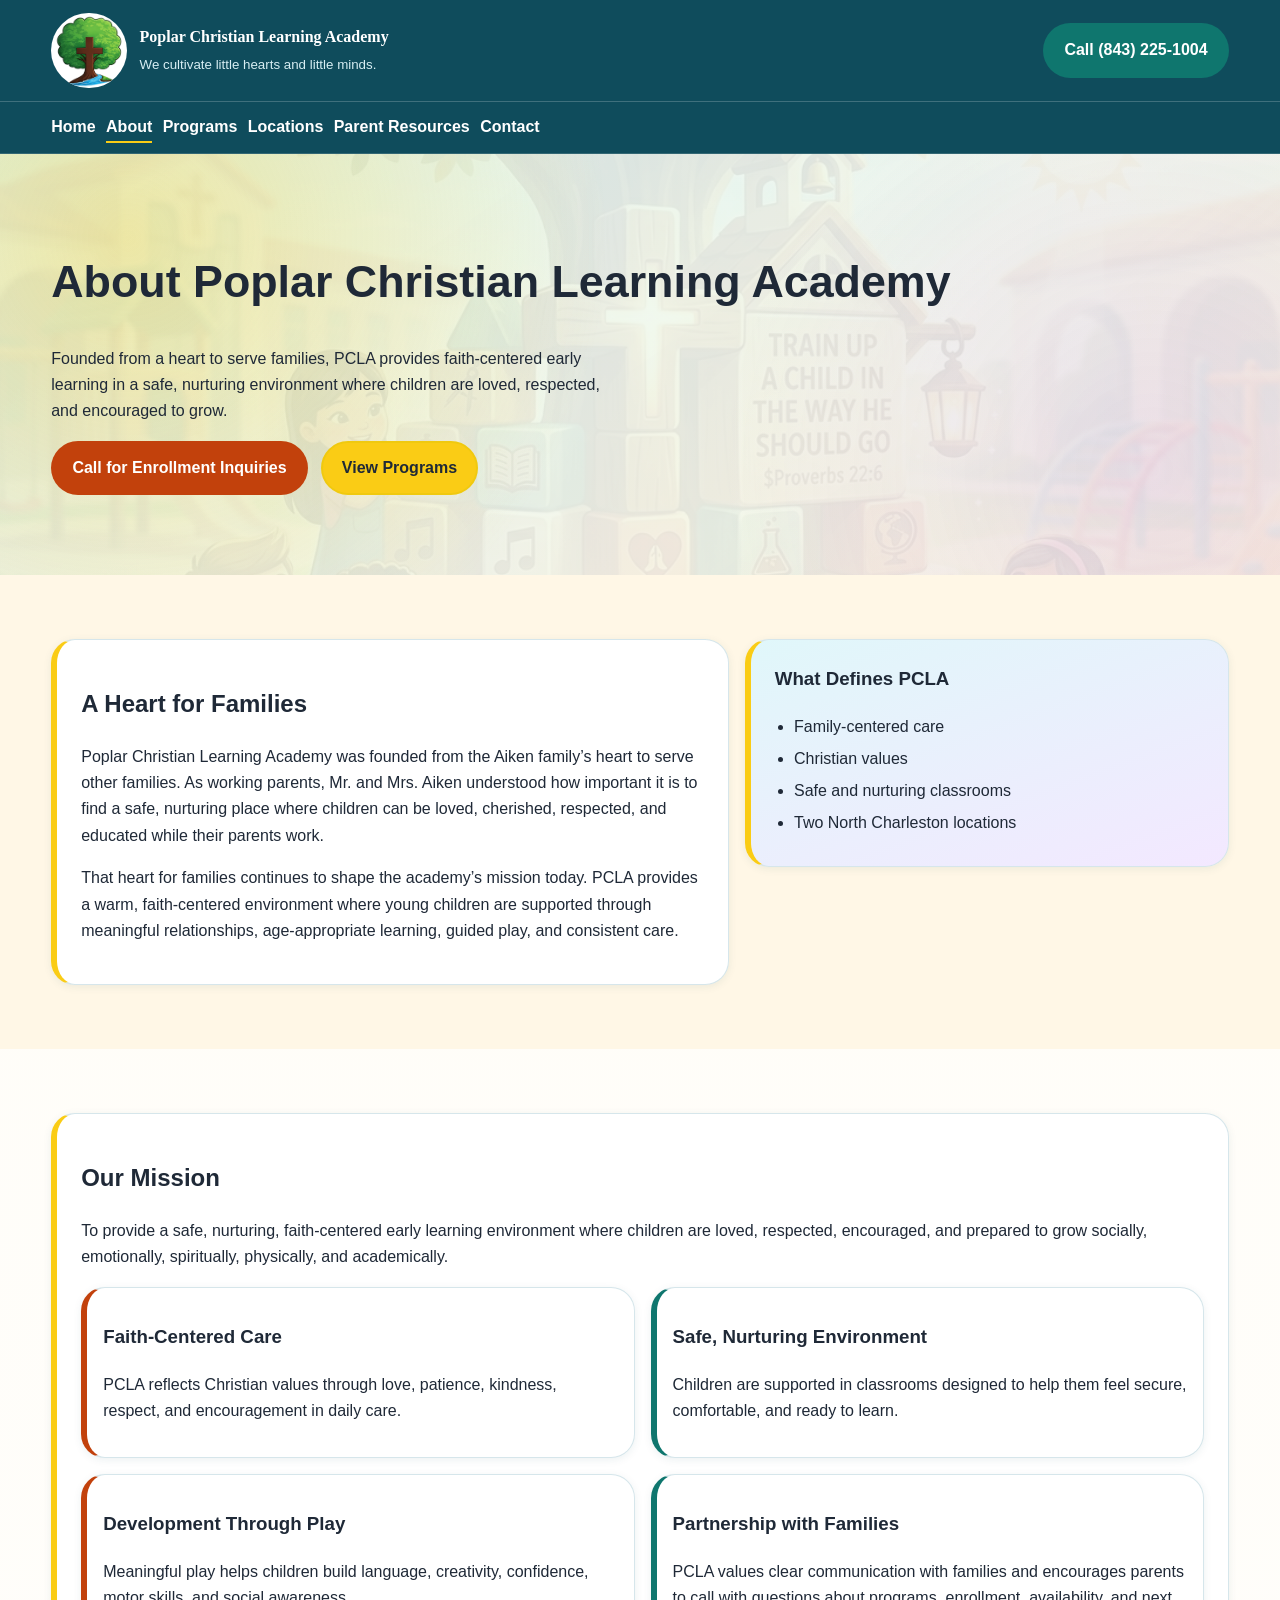
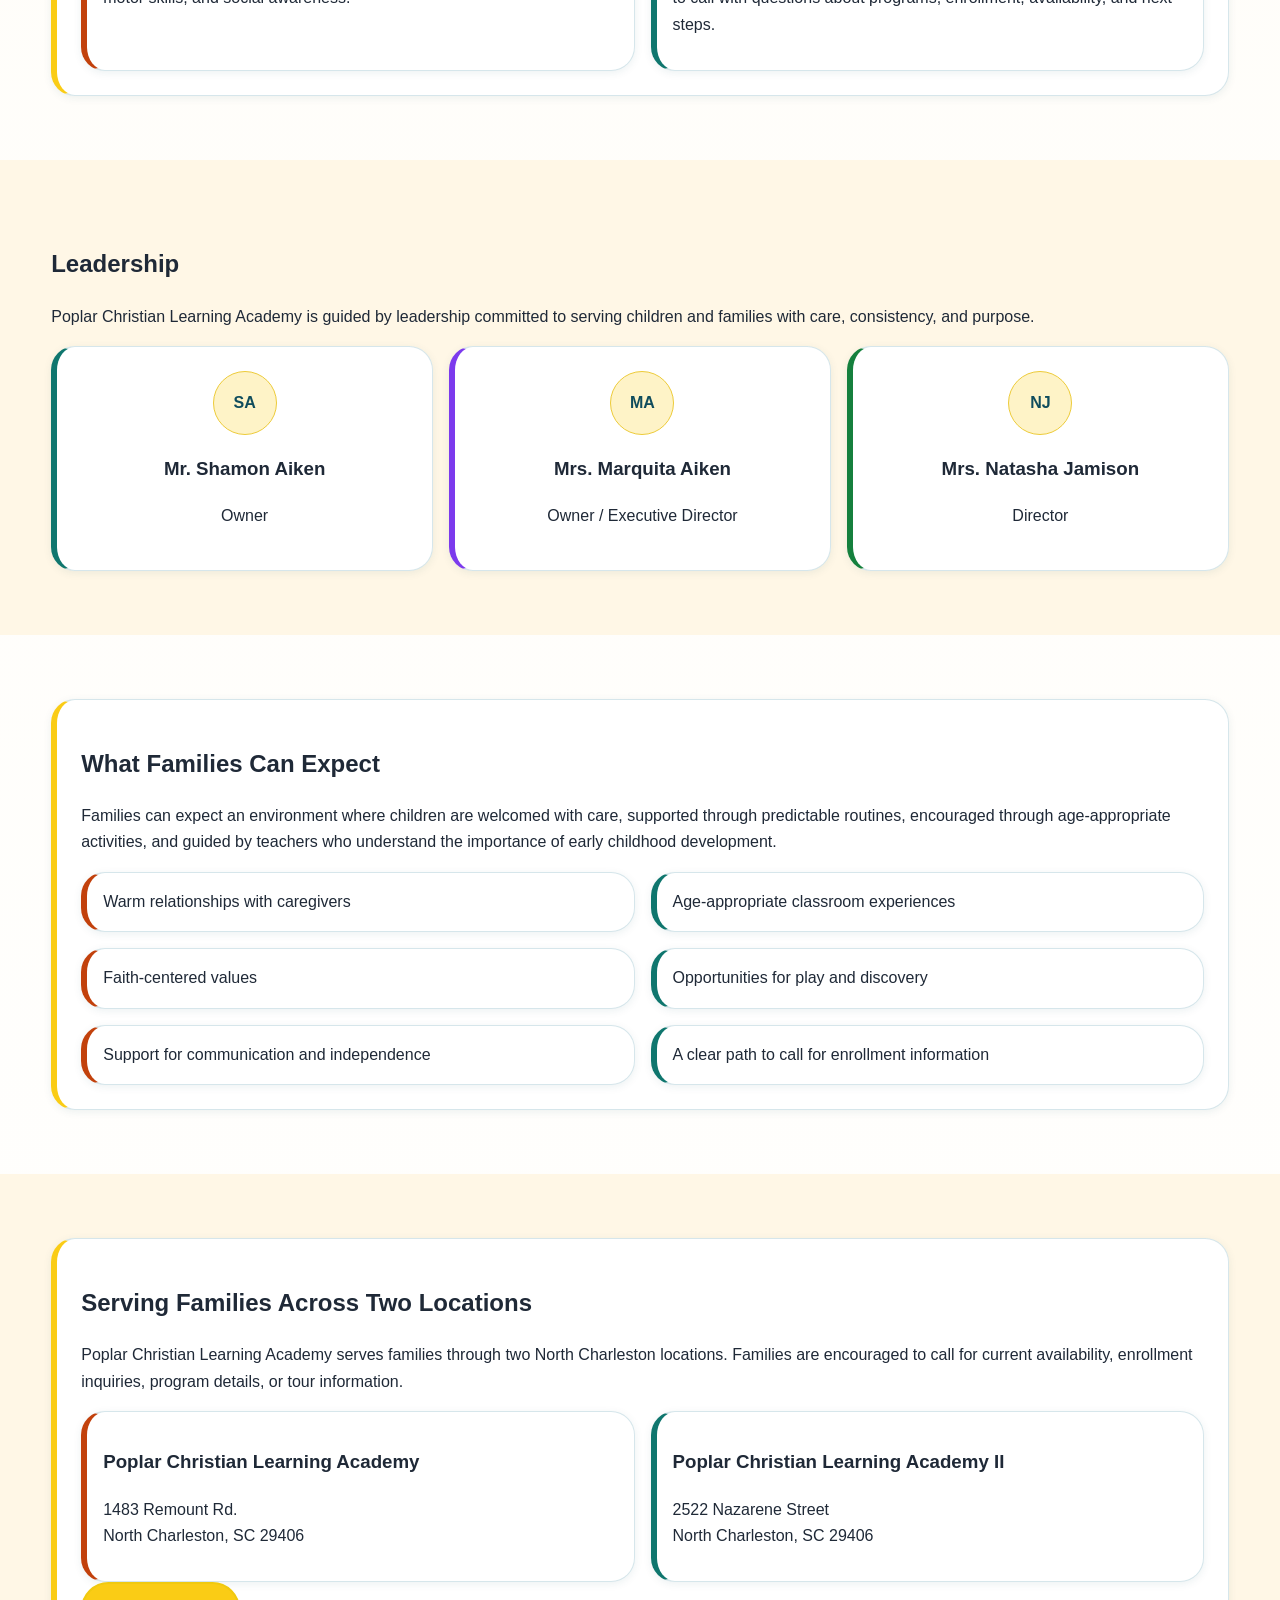
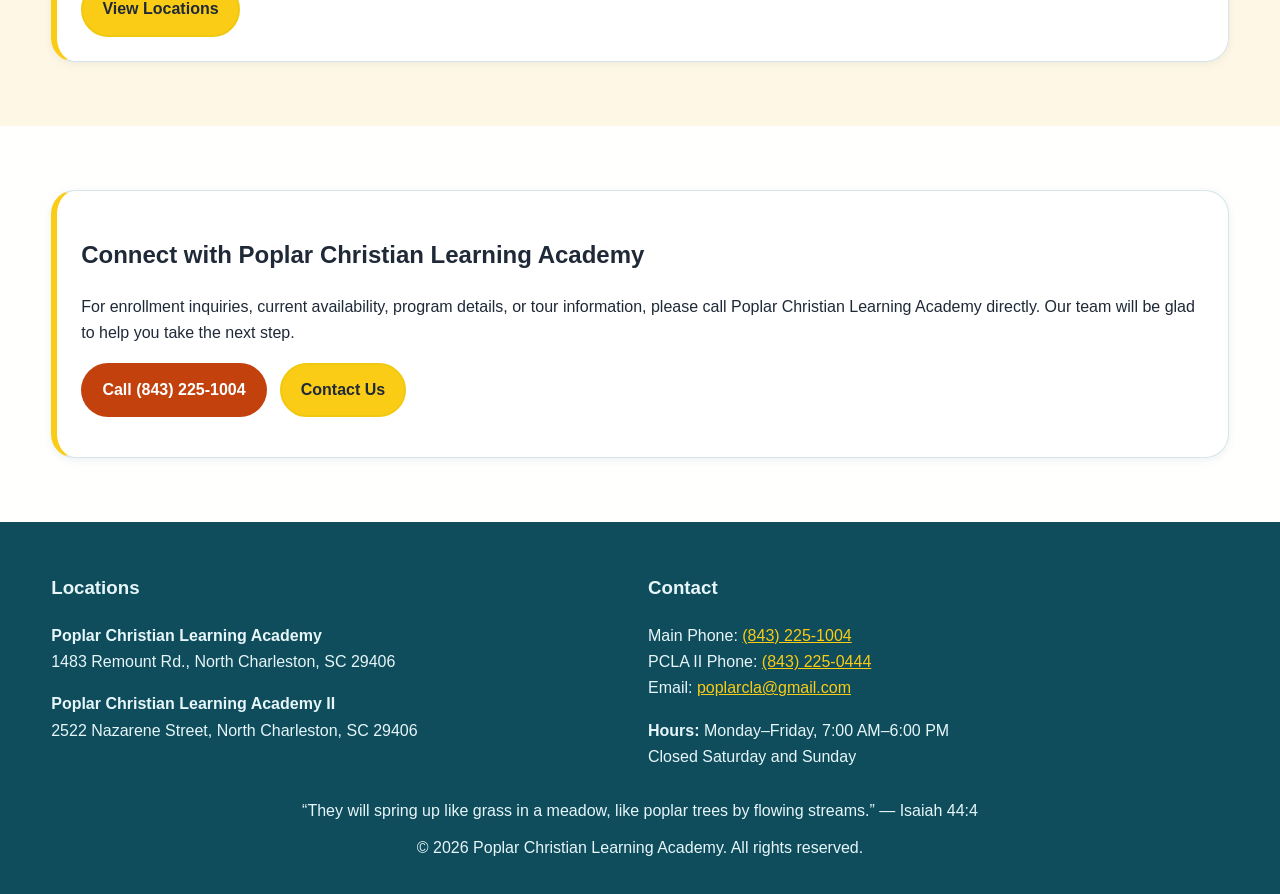
==== commit dc89430f: "Add original-site imagery integration scaffolding and retrieval docs" ====
--- a/about.html
+++ b/about.html
@@ -41,6 +41,7 @@
 
     <section class="section">
       <div class="container about-story-grid">
+        <!-- TODO: Insert recovered original-site imagery here after network retrieval from poplarcla.org/poplarcla2.org. -->
         <article class="card">
           <h2>A Heart for Families</h2>
           <p>Poplar Christian Learning Academy was founded from the Aiken family’s heart to serve other families. As working parents, Mr. and Mrs. Aiken understood how important it is to find a safe, nurturing place where children can be loved, cherished, respected, and educated while their parents work.</p>
--- a/assets/css/styles.css
+++ b/assets/css/styles.css
@@ -24,6 +24,7 @@
   --transition-fast: 160ms ease;
   --transition-medium: 260ms ease;
   --container-max: 1180px;
+  --brand-logo-size: calc(56px * 1.35);
 
   --bg: var(--color-cream);
   --surface: var(--color-white);
@@ -40,7 +41,14 @@
   margin: 0;
   font-family: "Nunito", "Segoe UI", Arial, Helvetica, sans-serif;
   color: var(--text);
-  background: linear-gradient(180deg, var(--color-cream), #fffdf8 26%, #fff);
+  background:
+    linear-gradient(
+      180deg,
+      rgba(255, 247, 230, 0.92),
+      rgba(255, 253, 248, 0.9) 26%,
+      rgba(255, 255, 255, 0.94)
+    ),
+    url("../images/home/poplar_background3.png") center / cover fixed no-repeat;
   line-height: 1.65;
 }
 
@@ -79,9 +87,11 @@
 
 .header-top { display: flex; align-items: center; gap: 1rem; padding: 0.8rem 0; }
 .brand { display: flex; align-items: center; gap: 0.8rem; color: var(--color-white); text-decoration: none; }
-.brand-logo { width: 56px; height: 56px; object-fit: contain; border-radius: 50%; background: #fff; }
-.brand-fallback { display: none; place-items: center; width: 56px; height: 56px; border-radius: 50%; background: var(--color-teal); color: #fff; font-weight: 700; }
-.brand-text strong { display: block; font-size: 1rem; }
+.brand-logo,
+.brand-fallback { width: var(--brand-logo-size); height: var(--brand-logo-size); }
+.brand-logo { object-fit: contain; border-radius: 50%; background: #fff; }
+.brand-fallback { display: none; place-items: center; border-radius: 50%; background: var(--color-teal); color: #fff; font-weight: 700; }
+.brand-text strong { display: block; font-size: 1rem; font-family: Papyrus, "Trebuchet MS", "Segoe UI", cursive; font-weight: 700; }
 .brand-text small { color: #d7eef3; }
 
 .menu-toggle {
@@ -332,12 +342,13 @@
   .about-story-grid { grid-template-columns: 1.4fr 1fr; }
 }
 
-@media (max-width: 900px) {
+
+@media (max-width: 768px) {
+  body,
   .hero {
     background-attachment: scroll;
   }
 }
-
 @media (max-width: 640px) {
   .brand-text small { display: none; }
   .brand-text strong { font-size: 0.92rem; }
@@ -352,3 +363,65 @@
   .card:hover,
   .btn:hover { transform: none; }
 }
+
+/* Planned original-site imagery styles */
+.photo-card {
+  display: block;
+  background: var(--color-white);
+  border-radius: var(--radius-lg);
+  padding: 0.45rem;
+  box-shadow: var(--shadow-md);
+  overflow: hidden;
+  max-width: 100%;
+  transition: transform var(--transition-medium), box-shadow var(--transition-medium);
+}
+
+.photo-card img {
+  display: block;
+  width: 100%;
+  height: auto;
+  border-radius: calc(var(--radius-lg) - 0.35rem);
+  object-fit: cover;
+}
+
+.photo-card--tilt-left { transform: rotate(-2.5deg); }
+.photo-card--tilt-right { transform: rotate(2.5deg); }
+.photo-card--tilt-soft { transform: rotate(-1.25deg); }
+.photo-card:hover { transform: translateY(-4px) rotate(0deg); }
+
+.photo-collage {
+  display: grid;
+  grid-template-columns: repeat(3, minmax(0, 1fr));
+  gap: 1rem;
+  align-items: start;
+}
+
+.photo-collage__item { min-width: 0; }
+
+.image-frame {
+  border: 1px solid #d6e6eb;
+  background: var(--color-white);
+  padding: 0.35rem;
+}
+
+.image-frame--rounded { border-radius: var(--radius-md); }
+
+@media (prefers-reduced-motion: reduce) {
+  .photo-card,
+  .photo-card:hover {
+    transform: none !important;
+  }
+}
+
+@media (max-width: 640px) {
+  .photo-card--tilt-left,
+  .photo-card--tilt-right,
+  .photo-card--tilt-soft {
+    transform: rotate(0deg);
+  }
+
+  .photo-collage {
+    grid-template-columns: 1fr;
+    gap: 1rem;
+  }
+}
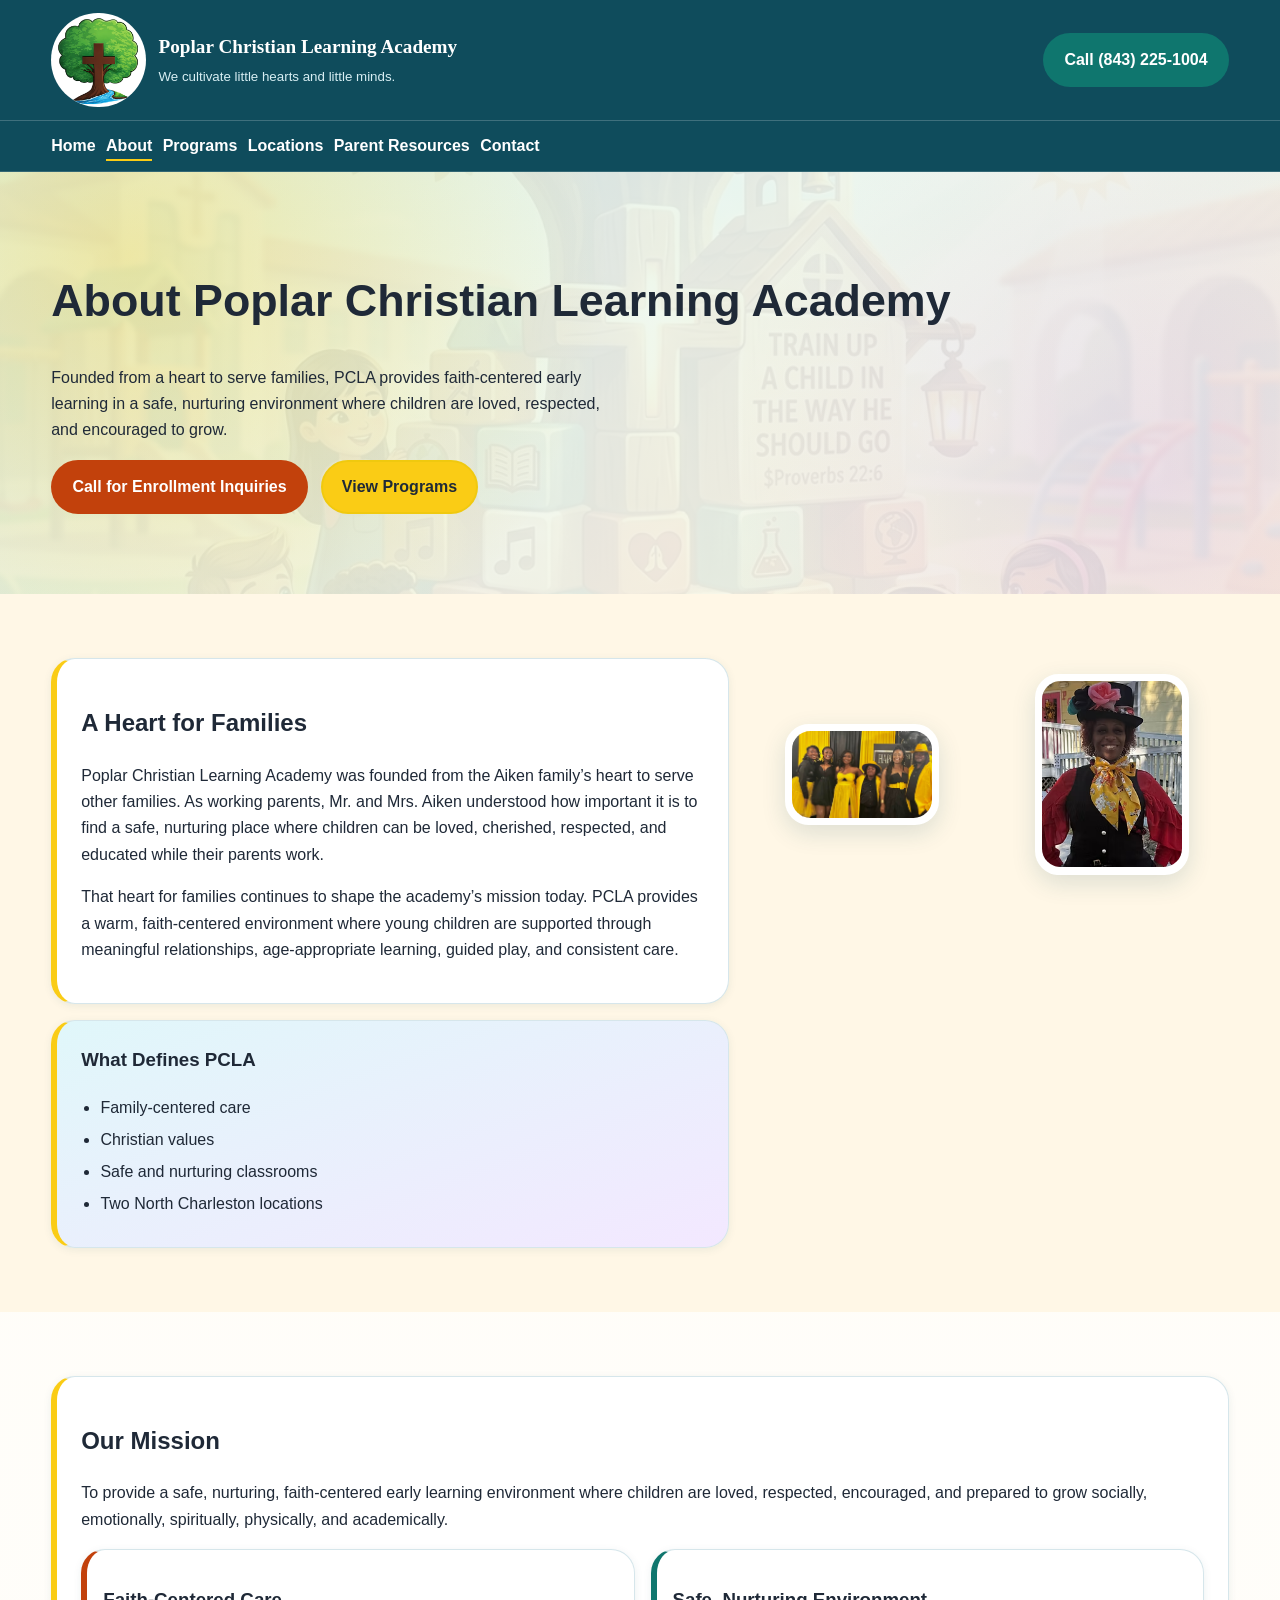
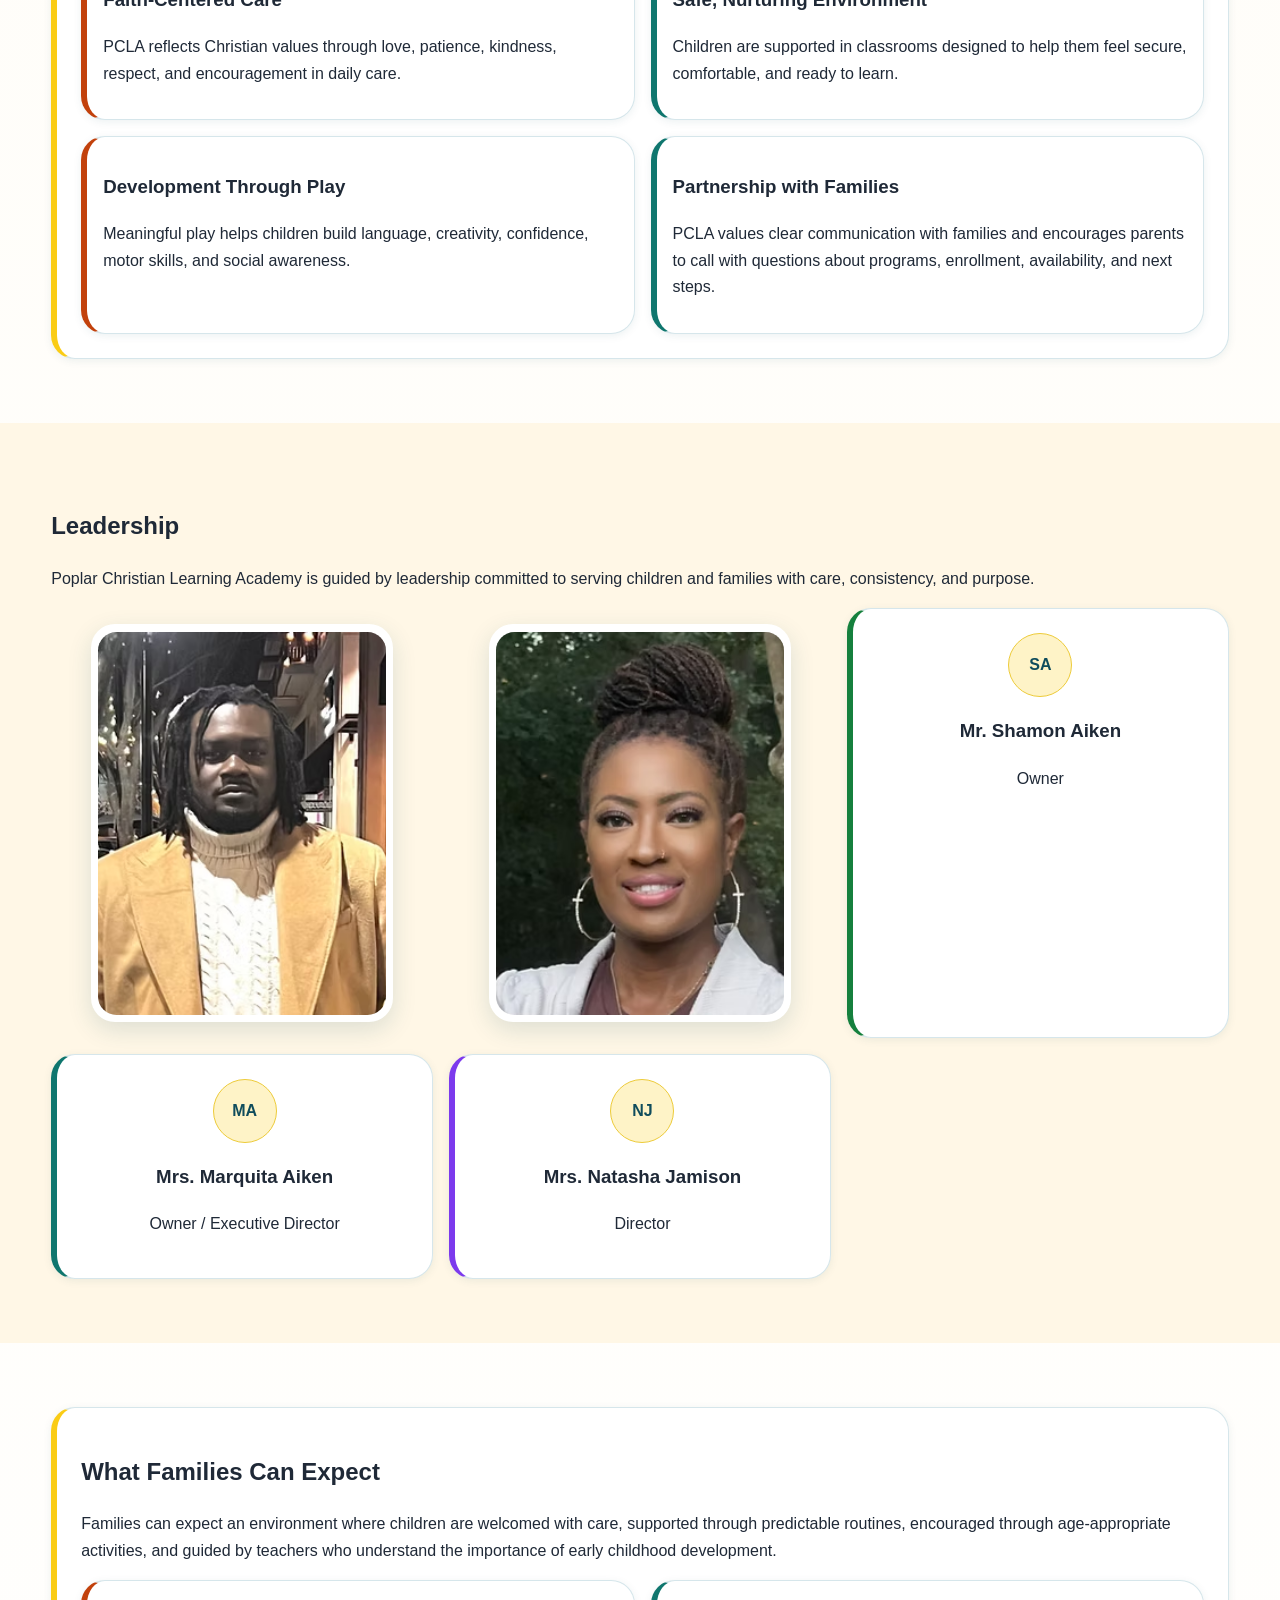
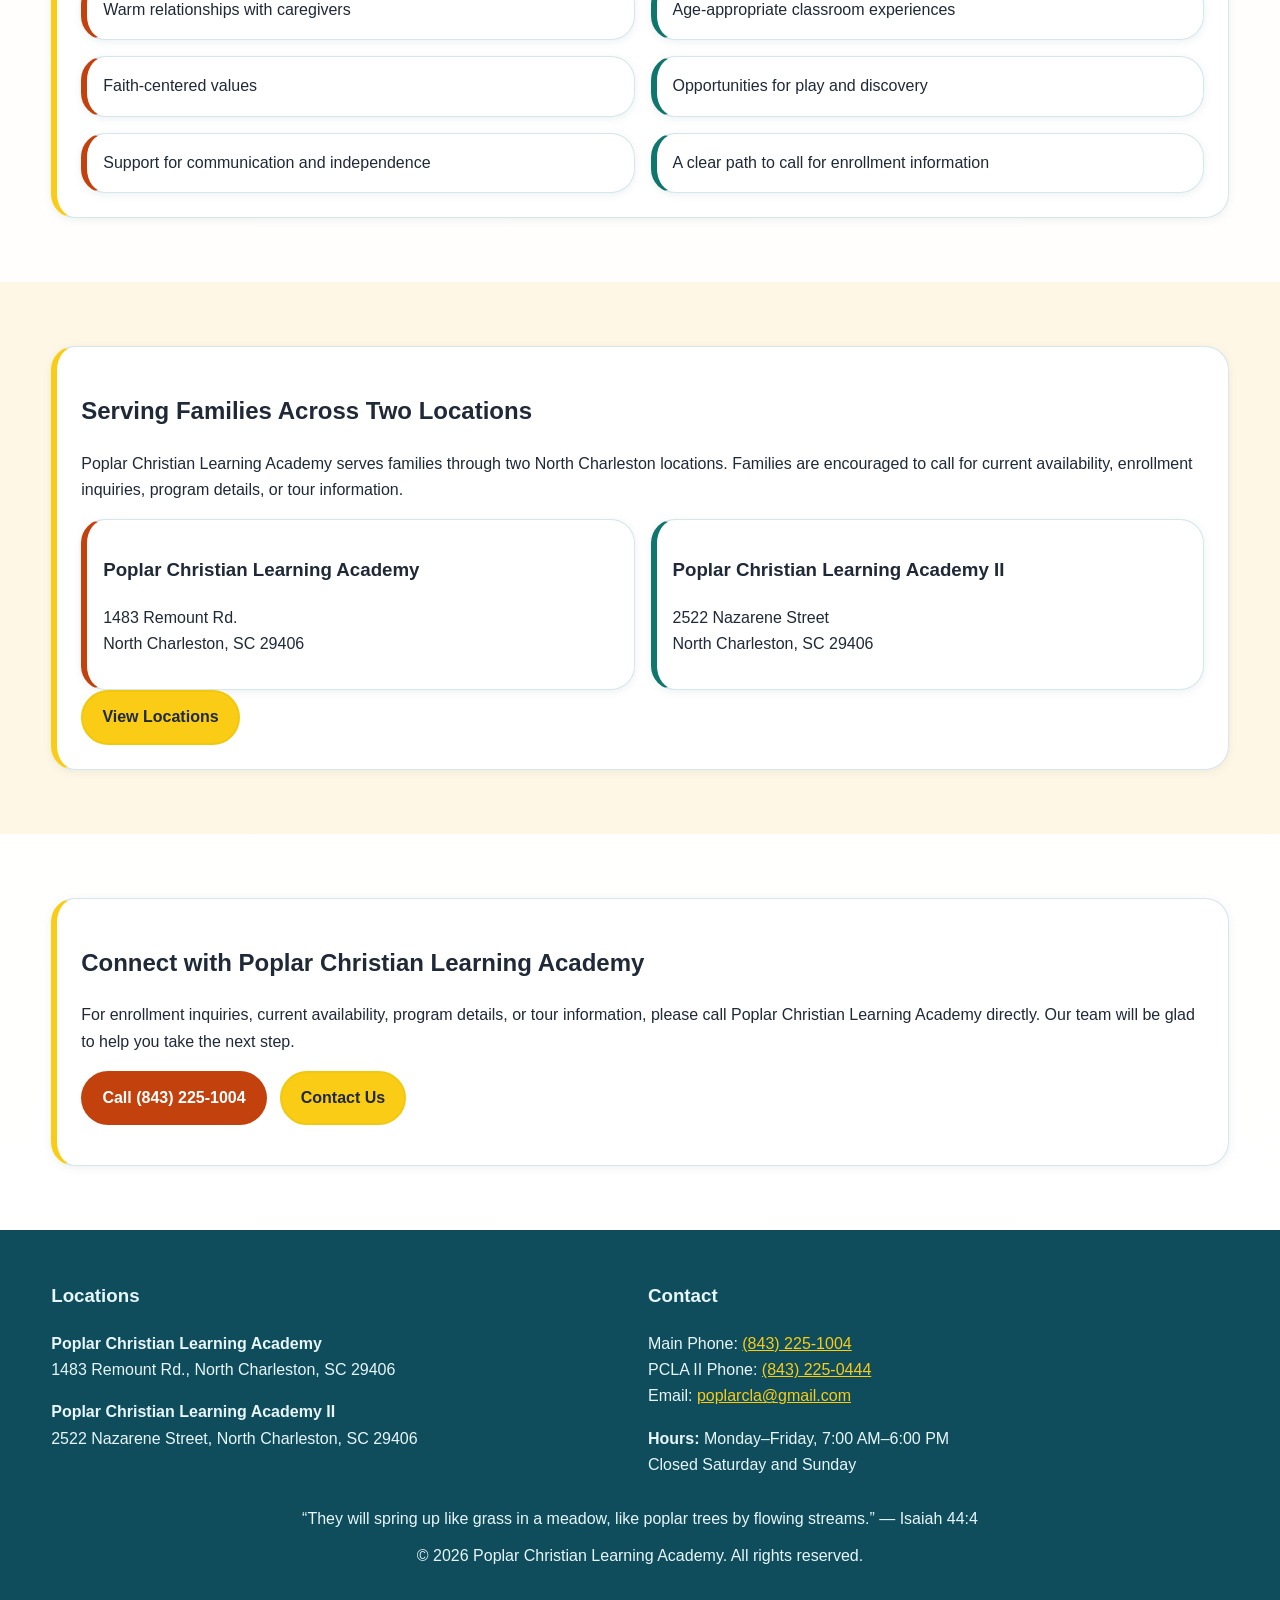
==== commit 027e401b: "Integrate uploaded PCLA photos with minimal responsive styling" ====
--- a/about.html
+++ b/about.html
@@ -41,12 +41,15 @@
 
     <section class="section">
       <div class="container about-story-grid">
-        <!-- TODO: Insert recovered original-site imagery here after network retrieval from poplarcla.org/poplarcla2.org. -->
         <article class="card">
           <h2>A Heart for Families</h2>
           <p>Poplar Christian Learning Academy was founded from the Aiken family’s heart to serve other families. As working parents, Mr. and Mrs. Aiken understood how important it is to find a safe, nurturing place where children can be loved, cherished, respected, and educated while their parents work.</p>
           <p>That heart for families continues to shape the academy’s mission today. PCLA provides a warm, faith-centered environment where young children are supported through meaningful relationships, age-appropriate learning, guided play, and consistent care.</p>
         </article>
+        <div class="image-cluster" aria-label="PCLA family and leadership photos">
+          <figure class="photo-card photo-card--wide"><img src="assets/images/about/familyimage.avif" alt="Family associated with Poplar Christian Learning Academy" loading="lazy" decoding="async" /></figure>
+          <figure class="photo-card photo-card--portrait"><img src="assets/images/about/director1.avif" alt="Director of Poplar Christian Learning Academy" loading="lazy" decoding="async" /></figure>
+        </div>
         <aside class="card about-highlight" aria-label="PCLA highlights">
           <h3>What Defines PCLA</h3>
           <ul>
@@ -91,6 +94,8 @@
         <h2>Leadership</h2>
         <p>Poplar Christian Learning Academy is guided by leadership committed to serving children and families with care, consistency, and purpose.</p>
         <div class="grid cards-3 about-leadership-grid">
+          <figure class="photo-card photo-card--portrait"><img src="assets/images/about/owner1.avif" alt="Poplar Christian Learning Academy leadership" loading="lazy" decoding="async" /></figure>
+          <figure class="photo-card photo-card--portrait"><img src="assets/images/about/owner2.avif" alt="Poplar Christian Learning Academy leadership" loading="lazy" decoding="async" /></figure>
           <article class="card about-leader-card">
             <div class="leader-initials" aria-hidden="true">SA</div>
             <h3>Mr. Shamon Aiken</h3>
--- a/assets/css/styles.css
+++ b/assets/css/styles.css
@@ -24,7 +24,9 @@
   --transition-fast: 160ms ease;
   --transition-medium: 260ms ease;
   --container-max: 1180px;
-  --brand-logo-size: calc(56px * 1.35);
+  --brand-logo-base-size: 56px;
+  --brand-logo-scale: 1.6875;
+  --brand-logo-size: calc(var(--brand-logo-base-size) * var(--brand-logo-scale));
 
   --bg: var(--color-cream);
   --surface: var(--color-white);
@@ -91,7 +93,7 @@
 .brand-fallback { width: var(--brand-logo-size); height: var(--brand-logo-size); }
 .brand-logo { object-fit: contain; border-radius: 50%; background: #fff; }
 .brand-fallback { display: none; place-items: center; border-radius: 50%; background: var(--color-teal); color: #fff; font-weight: 700; }
-.brand-text strong { display: block; font-size: 1rem; font-family: Papyrus, "Trebuchet MS", "Segoe UI", cursive; font-weight: 700; }
+.brand-text strong { display: block; font-size: 1.2rem; font-family: Papyrus, "Trebuchet MS", "Segoe UI", cursive; font-weight: 700; }
 .brand-text small { color: #d7eef3; }
 
 .menu-toggle {
@@ -287,6 +289,47 @@
 }
 
 .resource-card .btn, .contact-option-card .btn { margin-top: auto; width: fit-content; }
+
+.content-with-image {
+  display: grid;
+  gap: 1.5rem;
+  align-items: center;
+}
+
+.photo-card {
+  display: block;
+  background: var(--color-white);
+  border-radius: var(--radius-lg);
+  padding: 0.45rem;
+  box-shadow: var(--shadow-md);
+  overflow: hidden;
+  max-width: 100%;
+  transition: transform var(--transition-medium), box-shadow var(--transition-medium);
+}
+
+.photo-card img {
+  display: block;
+  width: 100%;
+  aspect-ratio: 4 / 3;
+  object-fit: cover;
+  border-radius: calc(var(--radius-lg) - 0.35rem);
+}
+
+.photo-card--portrait img { aspect-ratio: 3 / 4; }
+.photo-card--wide img { aspect-ratio: 16 / 10; }
+.photo-card--tilt-left { transform: rotate(-2deg); }
+.photo-card--tilt-right { transform: rotate(2deg); }
+.photo-card--tilt-soft { transform: rotate(-1deg); }
+
+.photo-card:hover {
+  transform: translateY(-4px) rotate(0deg);
+  box-shadow: var(--shadow-lg);
+}
+
+.image-cluster {
+  display: grid;
+  gap: 1rem;
+}
 .prep-checklist { margin: 1rem 0 0; padding: 0; list-style: none; display: grid; gap: 0.7rem; }
 .prep-checklist li {
   background: var(--color-white);
@@ -340,6 +383,14 @@
   .cards-2, .footer-grid { grid-template-columns: repeat(2, 1fr); }
   .hours-grid, .form-grid, .child-fields-row { grid-template-columns: repeat(2, 1fr); }
   .about-story-grid { grid-template-columns: 1.4fr 1fr; }
+  .content-with-image {
+    grid-template-columns: minmax(0, 1.15fr) minmax(260px, 0.85fr);
+  }
+  .content-with-image.image-left {
+    grid-template-columns: minmax(260px, 0.85fr) minmax(0, 1.15fr);
+  }
+  .content-with-image.image-left .image-content { order: -1; }
+  .image-cluster { grid-template-columns: repeat(2, minmax(0, 1fr)); align-items: center; }
 }
 
 
@@ -351,7 +402,11 @@
 }
 @media (max-width: 640px) {
   .brand-text small { display: none; }
-  .brand-text strong { font-size: 0.92rem; }
+  .brand-text strong { font-size: 1.1rem; }
+  .photo-card--tilt-left,
+  .photo-card--tilt-right,
+  .photo-card--tilt-soft,
+  .photo-card:hover { transform: none; }
 }
 
 @media (prefers-reduced-motion: reduce) {
@@ -361,67 +416,10 @@
     scroll-behavior: auto !important;
   }
   .card:hover,
-  .btn:hover { transform: none; }
-}
-
-/* Planned original-site imagery styles */
-.photo-card {
-  display: block;
-  background: var(--color-white);
-  border-radius: var(--radius-lg);
-  padding: 0.45rem;
-  box-shadow: var(--shadow-md);
-  overflow: hidden;
-  max-width: 100%;
-  transition: transform var(--transition-medium), box-shadow var(--transition-medium);
-}
-
-.photo-card img {
-  display: block;
-  width: 100%;
-  height: auto;
-  border-radius: calc(var(--radius-lg) - 0.35rem);
-  object-fit: cover;
-}
-
-.photo-card--tilt-left { transform: rotate(-2.5deg); }
-.photo-card--tilt-right { transform: rotate(2.5deg); }
-.photo-card--tilt-soft { transform: rotate(-1.25deg); }
-.photo-card:hover { transform: translateY(-4px) rotate(0deg); }
-
-.photo-collage {
-  display: grid;
-  grid-template-columns: repeat(3, minmax(0, 1fr));
-  gap: 1rem;
-  align-items: start;
-}
-
-.photo-collage__item { min-width: 0; }
-
-.image-frame {
-  border: 1px solid #d6e6eb;
-  background: var(--color-white);
-  padding: 0.35rem;
-}
-
-.image-frame--rounded { border-radius: var(--radius-md); }
-
-@media (prefers-reduced-motion: reduce) {
+  .btn:hover,
   .photo-card,
   .photo-card:hover {
     transform: none !important;
+    transition-duration: 0.01ms !important;
   }
 }
-
-@media (max-width: 640px) {
-  .photo-card--tilt-left,
-  .photo-card--tilt-right,
-  .photo-card--tilt-soft {
-    transform: rotate(0deg);
-  }
-
-  .photo-collage {
-    grid-template-columns: 1fr;
-    gap: 1rem;
-  }
-}
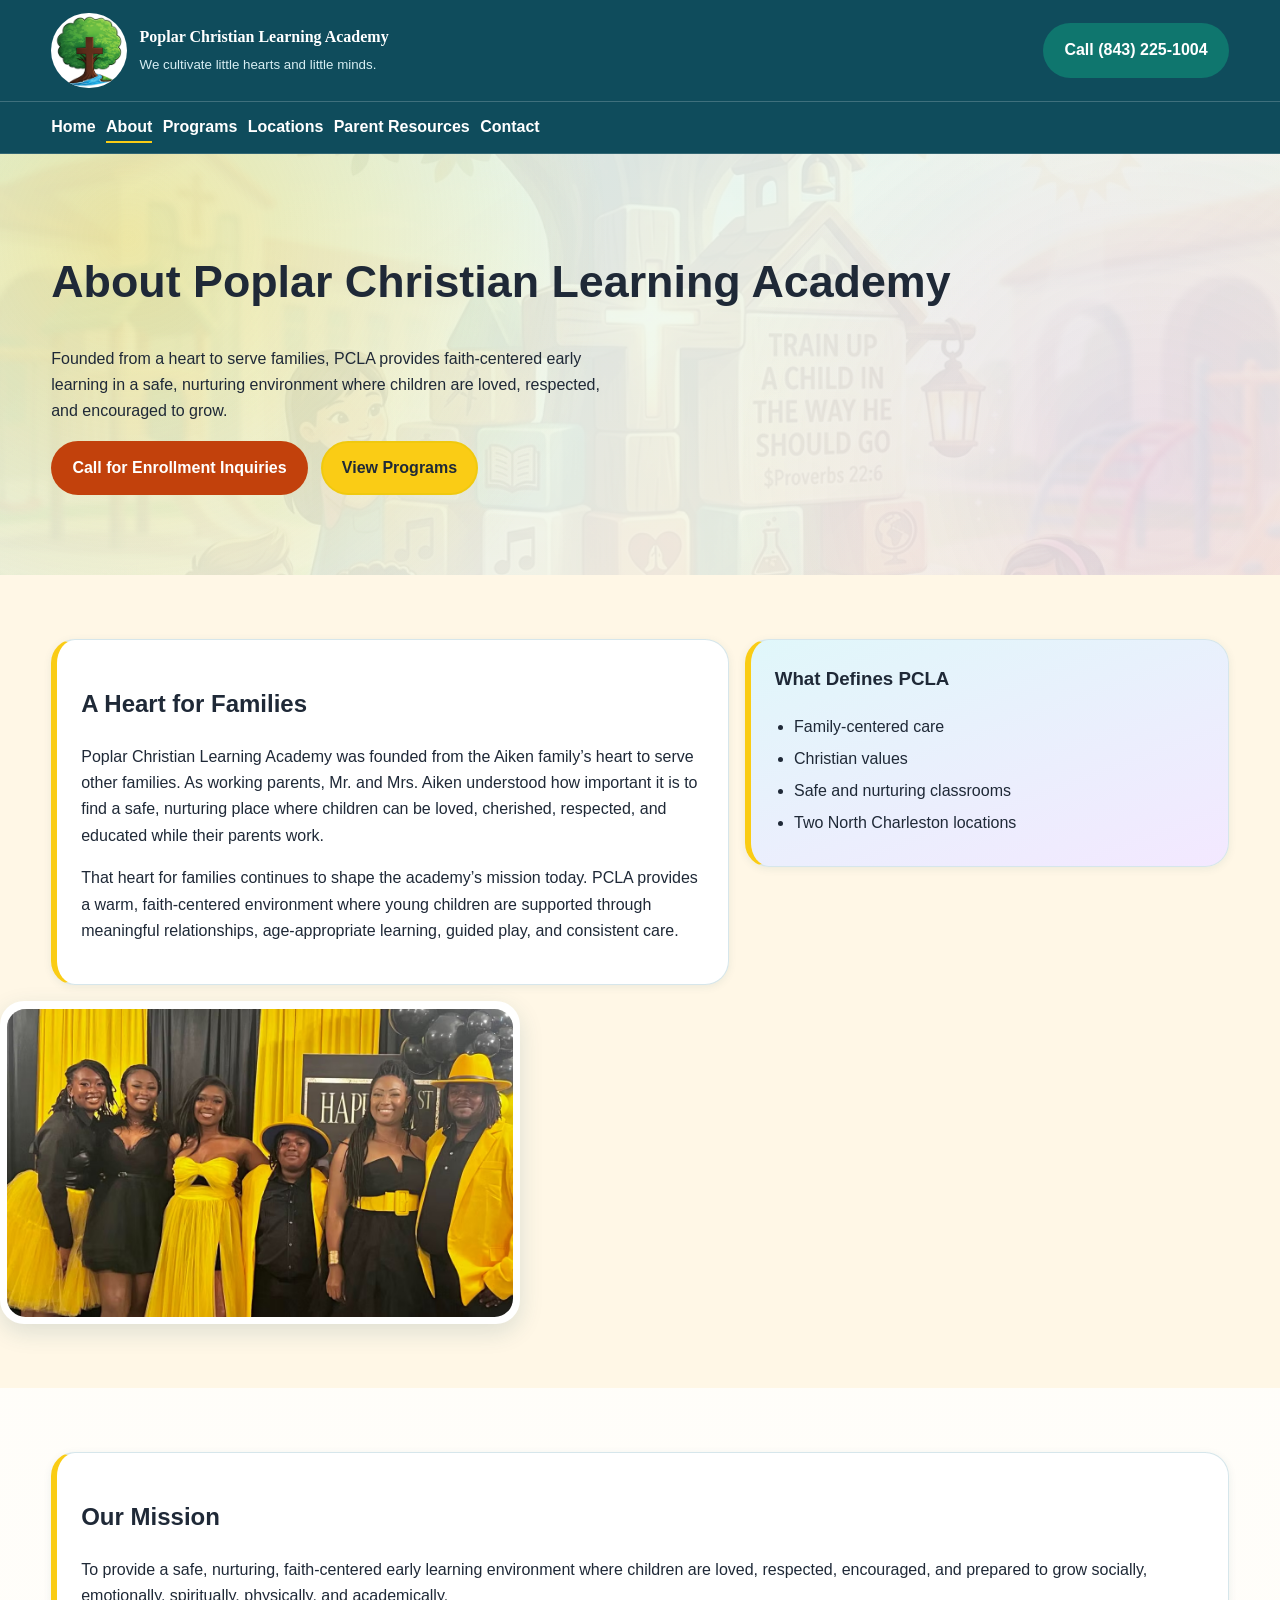
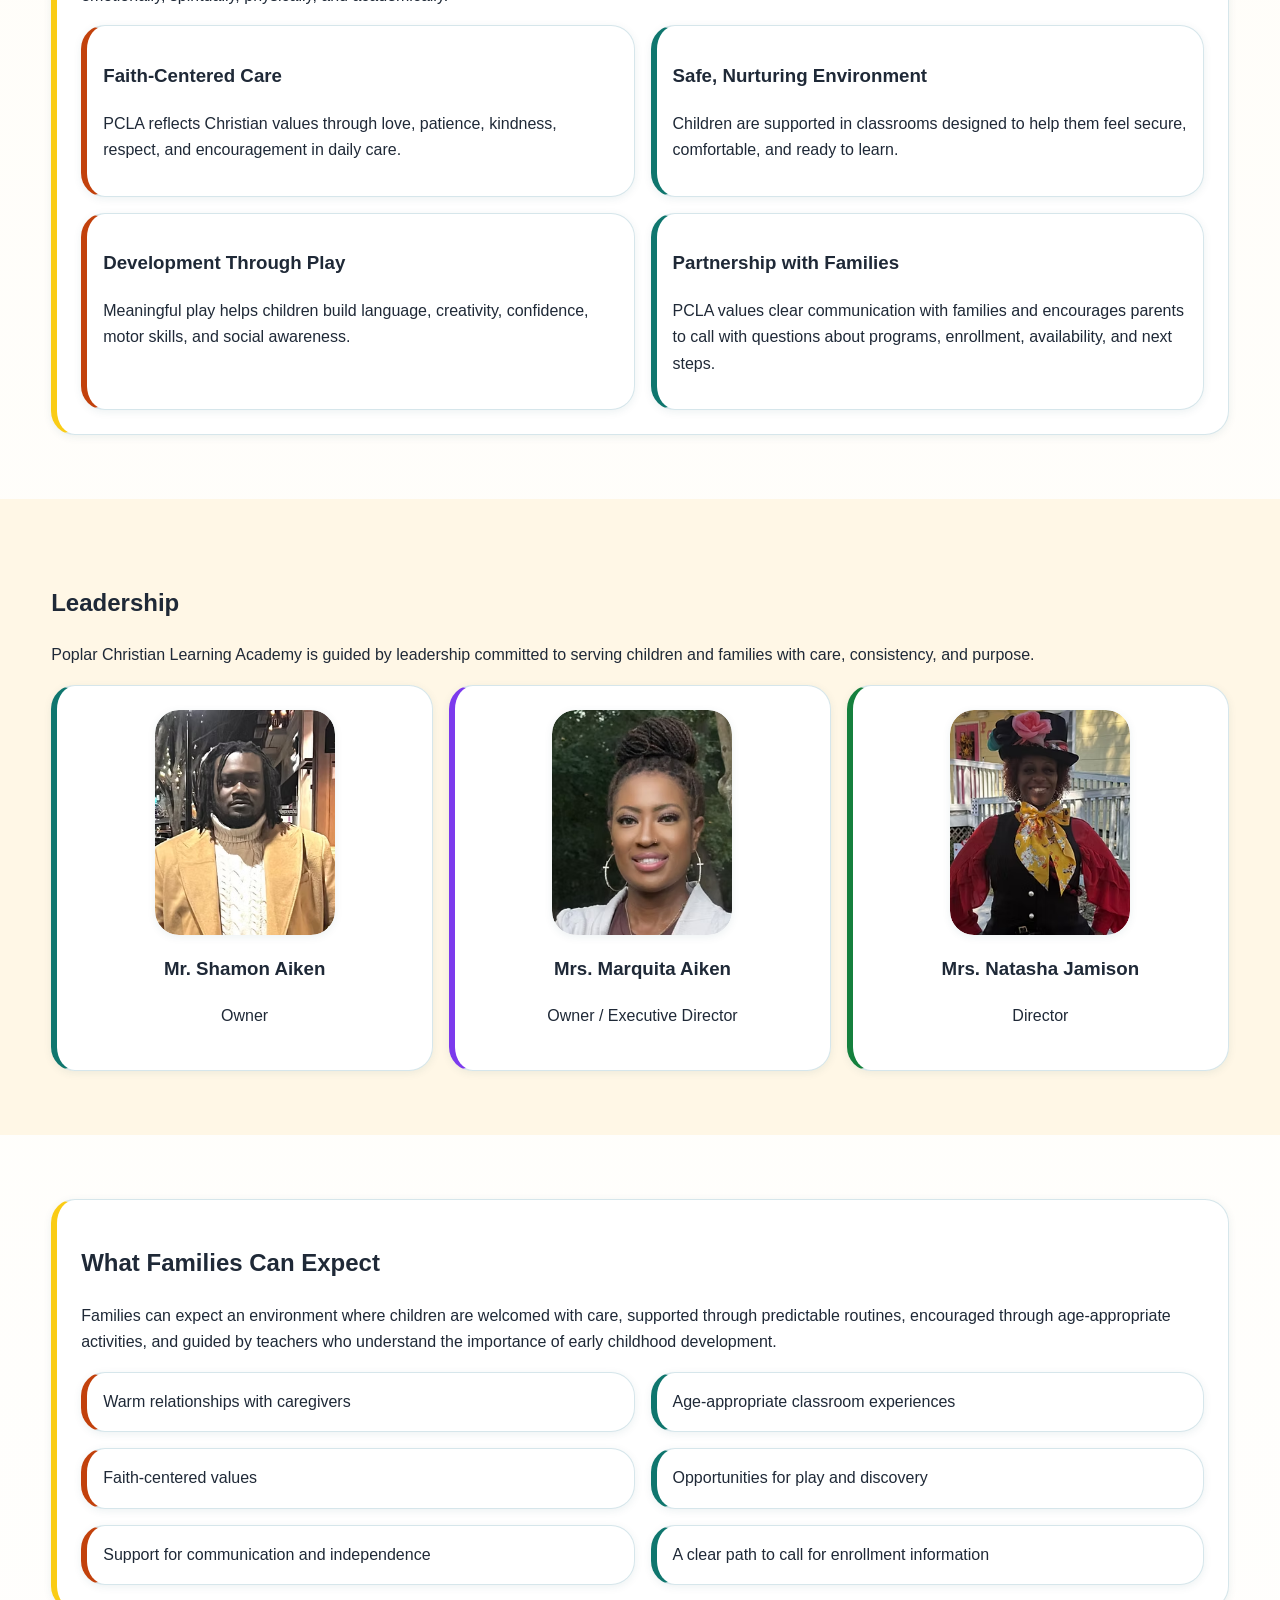
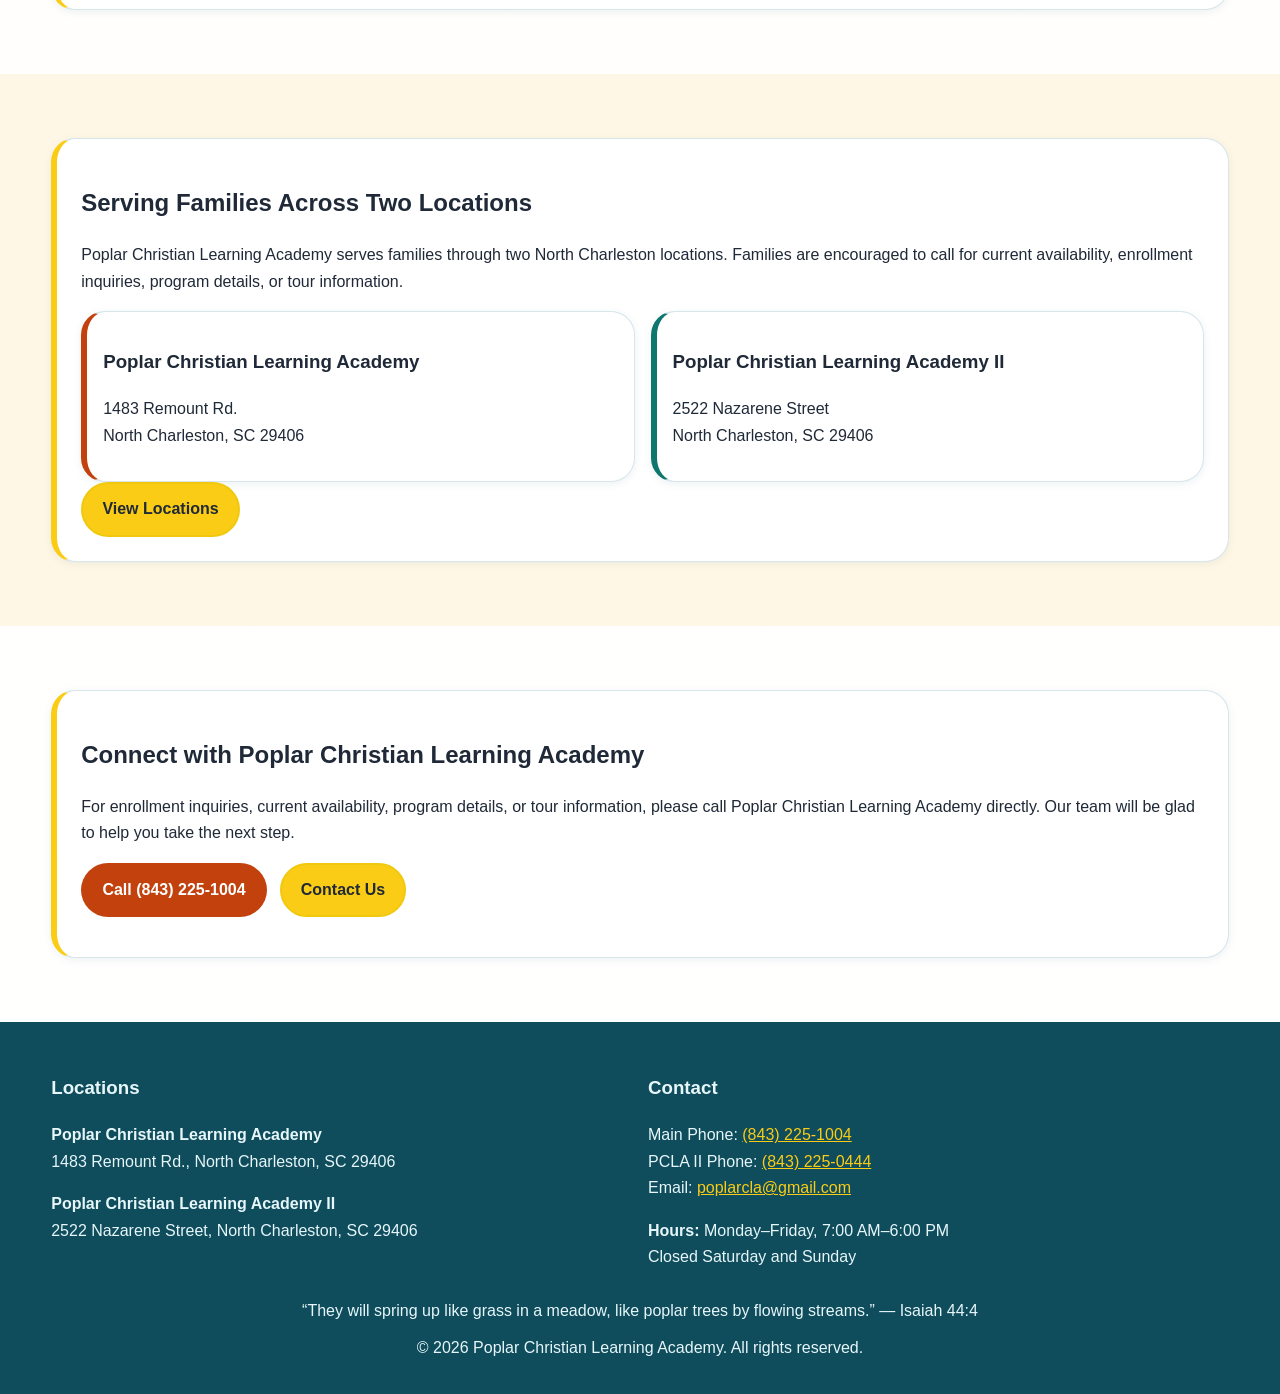
==== commit 29be004c: "Integrate uploaded PCLA photos into existing page structures" ====
--- a/about.html
+++ b/about.html
@@ -46,10 +46,6 @@
           <p>Poplar Christian Learning Academy was founded from the Aiken family’s heart to serve other families. As working parents, Mr. and Mrs. Aiken understood how important it is to find a safe, nurturing place where children can be loved, cherished, respected, and educated while their parents work.</p>
           <p>That heart for families continues to shape the academy’s mission today. PCLA provides a warm, faith-centered environment where young children are supported through meaningful relationships, age-appropriate learning, guided play, and consistent care.</p>
         </article>
-        <div class="image-cluster" aria-label="PCLA family and leadership photos">
-          <figure class="photo-card photo-card--wide"><img src="assets/images/about/familyimage.avif" alt="Family associated with Poplar Christian Learning Academy" loading="lazy" decoding="async" /></figure>
-          <figure class="photo-card photo-card--portrait"><img src="assets/images/about/director1.avif" alt="Director of Poplar Christian Learning Academy" loading="lazy" decoding="async" /></figure>
-        </div>
         <aside class="card about-highlight" aria-label="PCLA highlights">
           <h3>What Defines PCLA</h3>
           <ul>
@@ -59,6 +55,11 @@
             <li>Two North Charleston locations</li>
           </ul>
         </aside>
+      </div>
+      <div class="about-family-figure">
+        <figure class="photo-card child-photo">
+          <img src="assets/images/about/familyimage.avif" alt="Family associated with Poplar Christian Learning Academy" loading="lazy" decoding="async" />
+        </figure>
       </div>
     </section>
 
@@ -94,20 +95,24 @@
         <h2>Leadership</h2>
         <p>Poplar Christian Learning Academy is guided by leadership committed to serving children and families with care, consistency, and purpose.</p>
         <div class="grid cards-3 about-leadership-grid">
-          <figure class="photo-card photo-card--portrait"><img src="assets/images/about/owner1.avif" alt="Poplar Christian Learning Academy leadership" loading="lazy" decoding="async" /></figure>
-          <figure class="photo-card photo-card--portrait"><img src="assets/images/about/owner2.avif" alt="Poplar Christian Learning Academy leadership" loading="lazy" decoding="async" /></figure>
           <article class="card about-leader-card">
-            <div class="leader-initials" aria-hidden="true">SA</div>
+            <figure class="leader-photo">
+              <img src="assets/images/about/owner1.avif" alt="Mr. Shamon Aiken, owner of Poplar Christian Learning Academy" loading="lazy" decoding="async" class="image-position-top" />
+            </figure>
             <h3>Mr. Shamon Aiken</h3>
             <p>Owner</p>
           </article>
           <article class="card about-leader-card">
-            <div class="leader-initials" aria-hidden="true">MA</div>
+            <figure class="leader-photo">
+              <img src="assets/images/about/owner2.avif" alt="Mrs. Marquita Aiken, owner and executive director of Poplar Christian Learning Academy" loading="lazy" decoding="async" class="image-position-top" />
+            </figure>
             <h3>Mrs. Marquita Aiken</h3>
             <p>Owner / Executive Director</p>
           </article>
           <article class="card about-leader-card">
-            <div class="leader-initials" aria-hidden="true">NJ</div>
+            <figure class="leader-photo">
+              <img src="assets/images/about/director1.avif" alt="Mrs. Natasha Jamison, director of Poplar Christian Learning Academy" loading="lazy" decoding="async" class="image-position-center" />
+            </figure>
             <h3>Mrs. Natasha Jamison</h3>
             <p>Director</p>
           </article>
--- a/assets/css/styles.css
+++ b/assets/css/styles.css
@@ -24,9 +24,7 @@
   --transition-fast: 160ms ease;
   --transition-medium: 260ms ease;
   --container-max: 1180px;
-  --brand-logo-base-size: 56px;
-  --brand-logo-scale: 1.6875;
-  --brand-logo-size: calc(var(--brand-logo-base-size) * var(--brand-logo-scale));
+  --brand-logo-size: calc(56px * 1.35);
 
   --bg: var(--color-cream);
   --surface: var(--color-white);
@@ -93,7 +91,7 @@
 .brand-fallback { width: var(--brand-logo-size); height: var(--brand-logo-size); }
 .brand-logo { object-fit: contain; border-radius: 50%; background: #fff; }
 .brand-fallback { display: none; place-items: center; border-radius: 50%; background: var(--color-teal); color: #fff; font-weight: 700; }
-.brand-text strong { display: block; font-size: 1.2rem; font-family: Papyrus, "Trebuchet MS", "Segoe UI", cursive; font-weight: 700; }
+.brand-text strong { display: block; font-size: 1rem; font-family: Papyrus, "Trebuchet MS", "Segoe UI", cursive; font-weight: 700; }
 .brand-text small { color: #d7eef3; }
 
 .menu-toggle {
@@ -275,61 +273,81 @@
 .about-highlight li { margin-bottom: 0.35rem; }
 .about-values-grid, .about-expect-grid, .about-location-grid, .about-leadership-grid { margin-top: 1rem; }
 .about-leader-card { text-align: center; }
-.leader-initials {
-  width: 64px;
-  height: 64px;
-  border-radius: 50%;
-  display: grid;
-  place-items: center;
-  margin: 0 auto 0.8rem;
-  background: var(--color-sunshine-soft);
-  border: 1px solid #edcb39;
-  color: var(--color-teal-deep);
-  font-weight: 700;
-}
-
-.resource-card .btn, .contact-option-card .btn { margin-top: auto; width: fit-content; }
-
-.content-with-image {
-  display: grid;
-  gap: 1.5rem;
-  align-items: center;
-}
+
+
+.leader-photo {
+  width: min(180px, 70vw);
+  margin: 0 auto 0.9rem;
+  border-radius: var(--radius-lg);
+  overflow: hidden;
+  background: var(--color-white);
+  box-shadow: var(--shadow-sm);
+}
+
+.leader-photo img {
+  display: block;
+  width: 100%;
+  height: auto;
+  aspect-ratio: 4 / 5;
+  object-fit: cover;
+  object-position: center top;
+  border-radius: var(--radius-lg);
+}
+
+.image-position-top { object-position: center top; }
+.image-position-center { object-position: center center; }
+.image-position-lower { object-position: center 68%; }
 
 .photo-card {
   display: block;
+  max-width: 100%;
+  margin: 0;
   background: var(--color-white);
   border-radius: var(--radius-lg);
   padding: 0.45rem;
   box-shadow: var(--shadow-md);
   overflow: hidden;
-  max-width: 100%;
-  transition: transform var(--transition-medium), box-shadow var(--transition-medium);
 }
 
 .photo-card img {
   display: block;
   width: 100%;
+  height: auto;
+  border-radius: calc(var(--radius-lg) - 0.35rem);
+}
+
+.child-photo img {
+  width: 100%;
+  height: auto;
+  object-fit: contain;
+}
+
+.child-photo--cover img {
   aspect-ratio: 4 / 3;
   object-fit: cover;
-  border-radius: calc(var(--radius-lg) - 0.35rem);
-}
-
-.photo-card--portrait img { aspect-ratio: 3 / 4; }
-.photo-card--wide img { aspect-ratio: 16 / 10; }
+  object-position: center center;
+}
+
 .photo-card--tilt-left { transform: rotate(-2deg); }
 .photo-card--tilt-right { transform: rotate(2deg); }
-.photo-card--tilt-soft { transform: rotate(-1deg); }
-
-.photo-card:hover {
-  transform: translateY(-4px) rotate(0deg);
-  box-shadow: var(--shadow-lg);
-}
-
-.image-cluster {
-  display: grid;
-  gap: 1rem;
-}
+
+.about-family-figure { margin-top: 1rem; }
+.about-family-figure .photo-card { max-width: min(520px, 100%); }
+.programs-photo-strip { display: grid; gap: 1rem; margin-top: 1rem; }
+.homepage-photo { margin-top: 1rem; max-width: min(360px, 100%); }
+
+@media (min-width: 800px) {
+  .programs-photo-strip { grid-template-columns: repeat(2, minmax(0, 1fr)); }
+}
+
+@media (max-width: 640px) {
+  .photo-card--tilt-left,
+  .photo-card--tilt-right {
+    transform: none;
+  }
+}
+
+.resource-card .btn, .contact-option-card .btn { margin-top: auto; width: fit-content; }
 .prep-checklist { margin: 1rem 0 0; padding: 0; list-style: none; display: grid; gap: 0.7rem; }
 .prep-checklist li {
   background: var(--color-white);
@@ -383,14 +401,6 @@
   .cards-2, .footer-grid { grid-template-columns: repeat(2, 1fr); }
   .hours-grid, .form-grid, .child-fields-row { grid-template-columns: repeat(2, 1fr); }
   .about-story-grid { grid-template-columns: 1.4fr 1fr; }
-  .content-with-image {
-    grid-template-columns: minmax(0, 1.15fr) minmax(260px, 0.85fr);
-  }
-  .content-with-image.image-left {
-    grid-template-columns: minmax(260px, 0.85fr) minmax(0, 1.15fr);
-  }
-  .content-with-image.image-left .image-content { order: -1; }
-  .image-cluster { grid-template-columns: repeat(2, minmax(0, 1fr)); align-items: center; }
 }
 
 
@@ -402,11 +412,7 @@
 }
 @media (max-width: 640px) {
   .brand-text small { display: none; }
-  .brand-text strong { font-size: 1.1rem; }
-  .photo-card--tilt-left,
-  .photo-card--tilt-right,
-  .photo-card--tilt-soft,
-  .photo-card:hover { transform: none; }
+  .brand-text strong { font-size: 0.92rem; }
 }
 
 @media (prefers-reduced-motion: reduce) {
@@ -418,8 +424,6 @@
   .card:hover,
   .btn:hover,
   .photo-card,
-  .photo-card:hover {
-    transform: none !important;
-    transition-duration: 0.01ms !important;
-  }
-}
+  .photo-card--tilt-left,
+  .photo-card--tilt-right { transform: none !important; }
+}
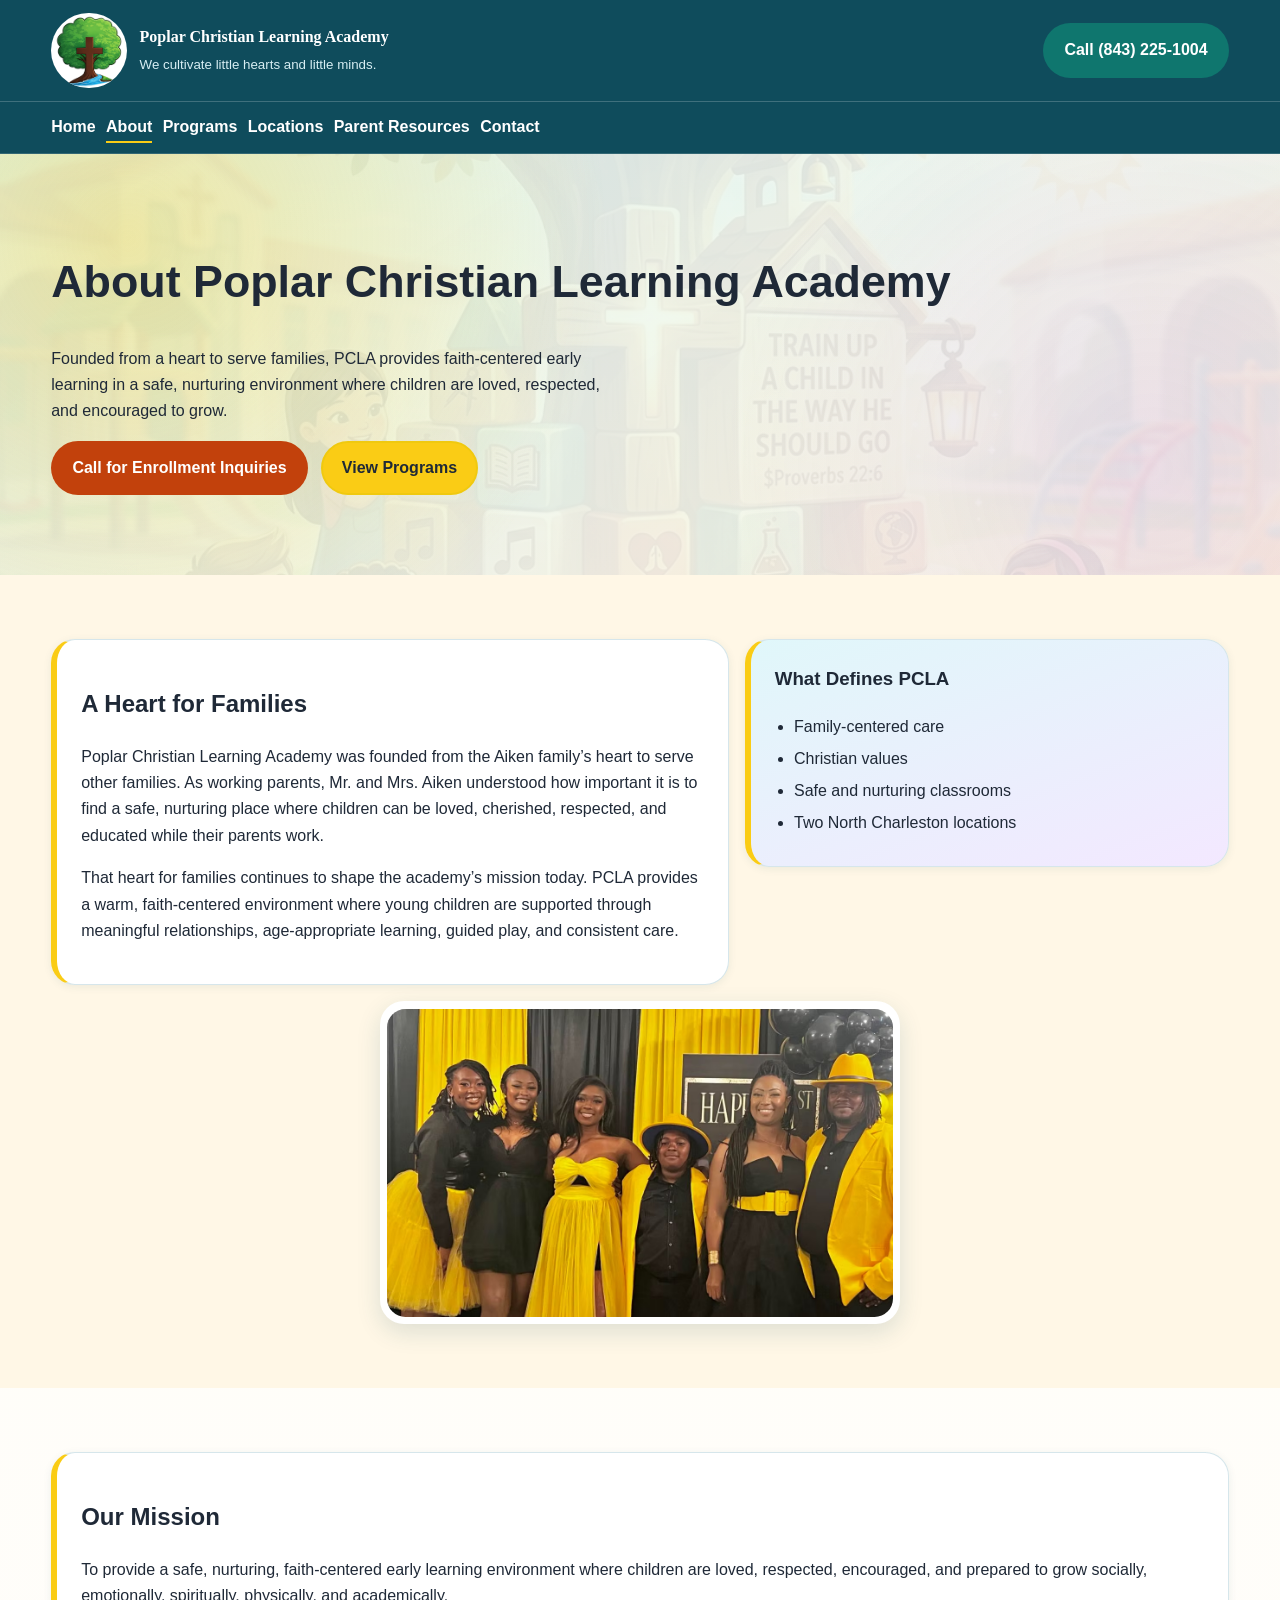
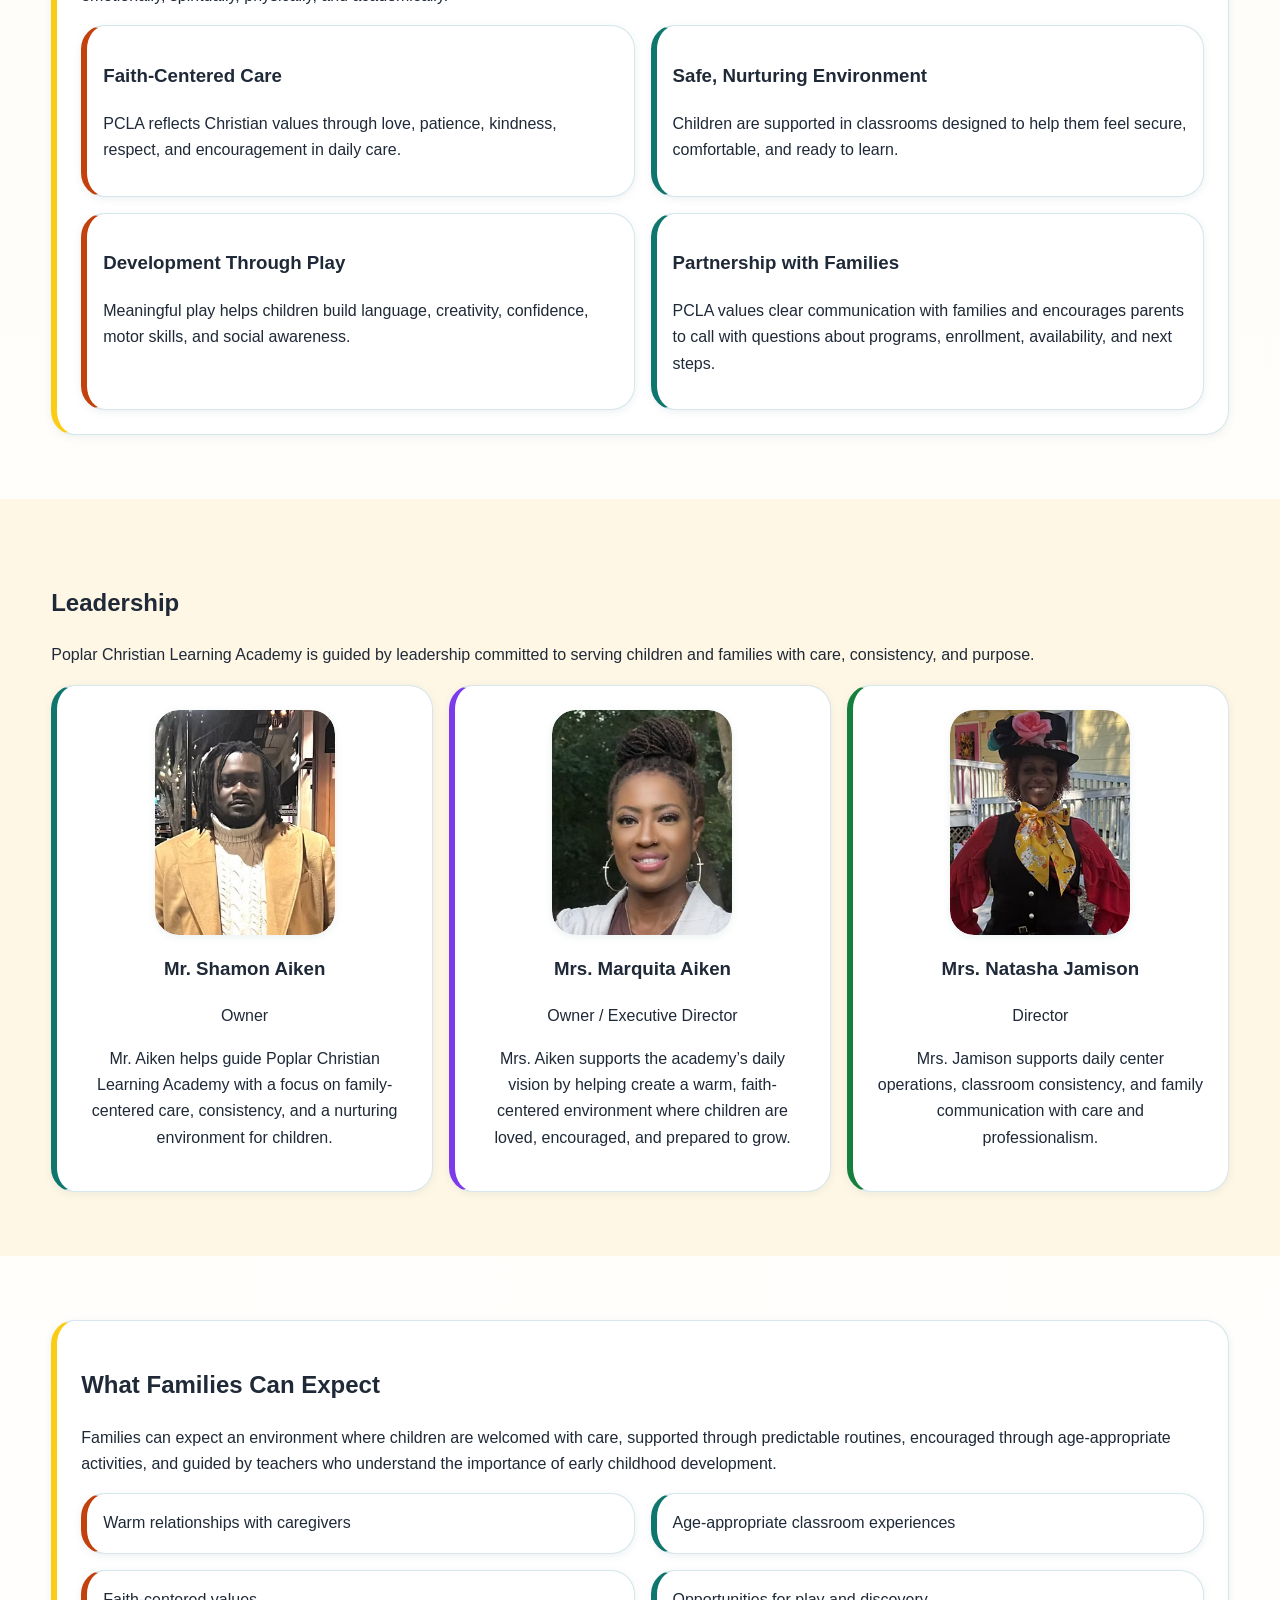
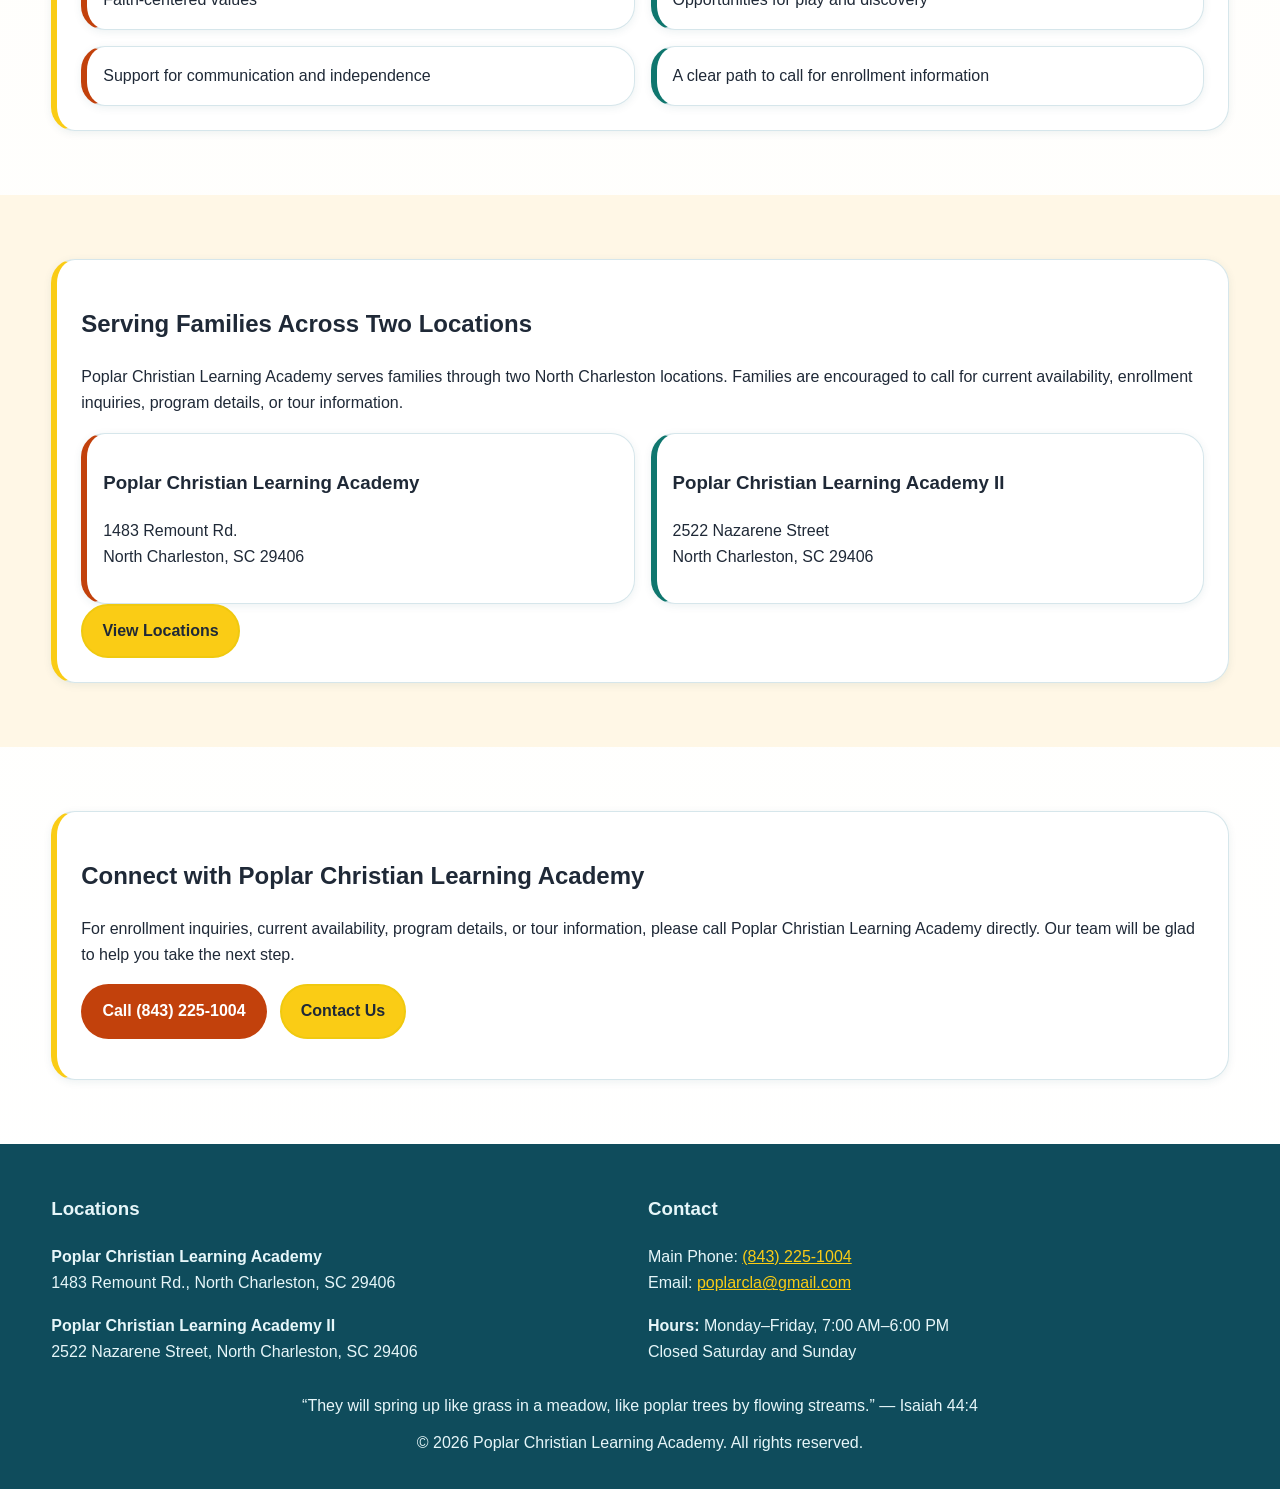
==== commit 41297528: "Implement approved site remediation with image integration and contact updates" ====
--- a/about.html
+++ b/about.html
@@ -100,21 +100,21 @@
               <img src="assets/images/about/owner1.avif" alt="Mr. Shamon Aiken, owner of Poplar Christian Learning Academy" loading="lazy" decoding="async" class="image-position-top" />
             </figure>
             <h3>Mr. Shamon Aiken</h3>
-            <p>Owner</p>
+            <p>Owner</p><p>Mr. Aiken helps guide Poplar Christian Learning Academy with a focus on family-centered care, consistency, and a nurturing environment for children.</p>
           </article>
           <article class="card about-leader-card">
             <figure class="leader-photo">
               <img src="assets/images/about/owner2.avif" alt="Mrs. Marquita Aiken, owner and executive director of Poplar Christian Learning Academy" loading="lazy" decoding="async" class="image-position-top" />
             </figure>
             <h3>Mrs. Marquita Aiken</h3>
-            <p>Owner / Executive Director</p>
+            <p>Owner / Executive Director</p><p>Mrs. Aiken supports the academy’s daily vision by helping create a warm, faith-centered environment where children are loved, encouraged, and prepared to grow.</p>
           </article>
           <article class="card about-leader-card">
             <figure class="leader-photo">
               <img src="assets/images/about/director1.avif" alt="Mrs. Natasha Jamison, director of Poplar Christian Learning Academy" loading="lazy" decoding="async" class="image-position-center" />
             </figure>
             <h3>Mrs. Natasha Jamison</h3>
-            <p>Director</p>
+            <p>Director</p><p>Mrs. Jamison supports daily center operations, classroom consistency, and family communication with care and professionalism.</p>
           </article>
         </div>
       </div>
@@ -168,7 +168,7 @@
   <footer class="site-footer">
     <div class="container footer-grid">
       <div><h3>Locations</h3><p><strong>Poplar Christian Learning Academy</strong><br />1483 Remount Rd., North Charleston, SC 29406</p><p><strong>Poplar Christian Learning Academy II</strong><br />2522 Nazarene Street, North Charleston, SC 29406</p></div>
-      <div><h3>Contact</h3><p>Main Phone: <a href="tel:+18432251004">(843) 225-1004</a><br />PCLA II Phone: <a href="tel:+18432250444">(843) 225-0444</a><br />Email: <a href="mailto:poplarcla@gmail.com">poplarcla@gmail.com</a></p><p><strong>Hours:</strong> Monday–Friday, 7:00 AM–6:00 PM<br />Closed Saturday and Sunday</p></div>
+      <div><h3>Contact</h3><p>Main Phone: <a href="tel:+18432251004">(843) 225-1004</a><br />Email: <a href="mailto:poplarcla@gmail.com">poplarcla@gmail.com</a></p><p><strong>Hours:</strong> Monday–Friday, 7:00 AM–6:00 PM<br />Closed Saturday and Sunday</p></div>
     </div>
     <p class="scripture">“They will spring up like grass in a meadow, like poplar trees by flowing streams.” — Isaiah 44:4</p>
     <p class="copyright">© 2026 Poplar Christian Learning Academy. All rights reserved.</p>
--- a/assets/css/styles.css
+++ b/assets/css/styles.css
@@ -330,19 +330,24 @@
 
 .photo-card--tilt-left { transform: rotate(-2deg); }
 .photo-card--tilt-right { transform: rotate(2deg); }
+.photo-card--tilt-soft { transform: rotate(-1deg); }
 
 .about-family-figure { margin-top: 1rem; }
 .about-family-figure .photo-card { max-width: min(520px, 100%); }
 .programs-photo-strip { display: grid; gap: 1rem; margin-top: 1rem; }
+.photo-row { display: grid; gap: 1rem; align-items: start; }
+.programs-photo-row { margin-top: 1rem; }
 .homepage-photo { margin-top: 1rem; max-width: min(360px, 100%); }
 
 @media (min-width: 800px) {
   .programs-photo-strip { grid-template-columns: repeat(2, minmax(0, 1fr)); }
+  .photo-row { grid-template-columns: repeat(3, minmax(0, 1fr)); }
 }
 
 @media (max-width: 640px) {
   .photo-card--tilt-left,
-  .photo-card--tilt-right {
+  .photo-card--tilt-right,
+  .photo-card--tilt-soft {
     transform: none;
   }
 }
@@ -425,5 +430,15 @@
   .btn:hover,
   .photo-card,
   .photo-card--tilt-left,
-  .photo-card--tilt-right { transform: none !important; }
-}
+  .photo-card--tilt-right,
+  .photo-card--tilt-soft { transform: none !important; }
+}
+
+
+.program-intro-media { display: grid; gap: 1.2rem; align-items: center; }
+@media (min-width: 820px) { .program-intro-media { grid-template-columns: minmax(0, 1.2fr) minmax(240px, 0.8fr); } }
+.program-photo { max-width: min(360px, 100%); }
+.family-photo-wrap, .about-family-figure { margin-top: 1rem; display: flex; justify-content: center; }
+.location-photo-placeholder { border: 2px dashed #9bbdc7; border-radius: var(--radius-md); padding: 1.6rem 1rem; text-align: center; background: #f6fbfc; color: var(--color-muted); font-weight: 700; }
+@media (max-width: 640px) { .photo-card:hover { transform: none; } }
+@media (prefers-reduced-motion: reduce) { .photo-card, .photo-card:hover, .photo-card--tilt-left, .photo-card--tilt-right, .photo-card--tilt-soft { transform: none !important; transition-duration: 0.01ms !important; } }
